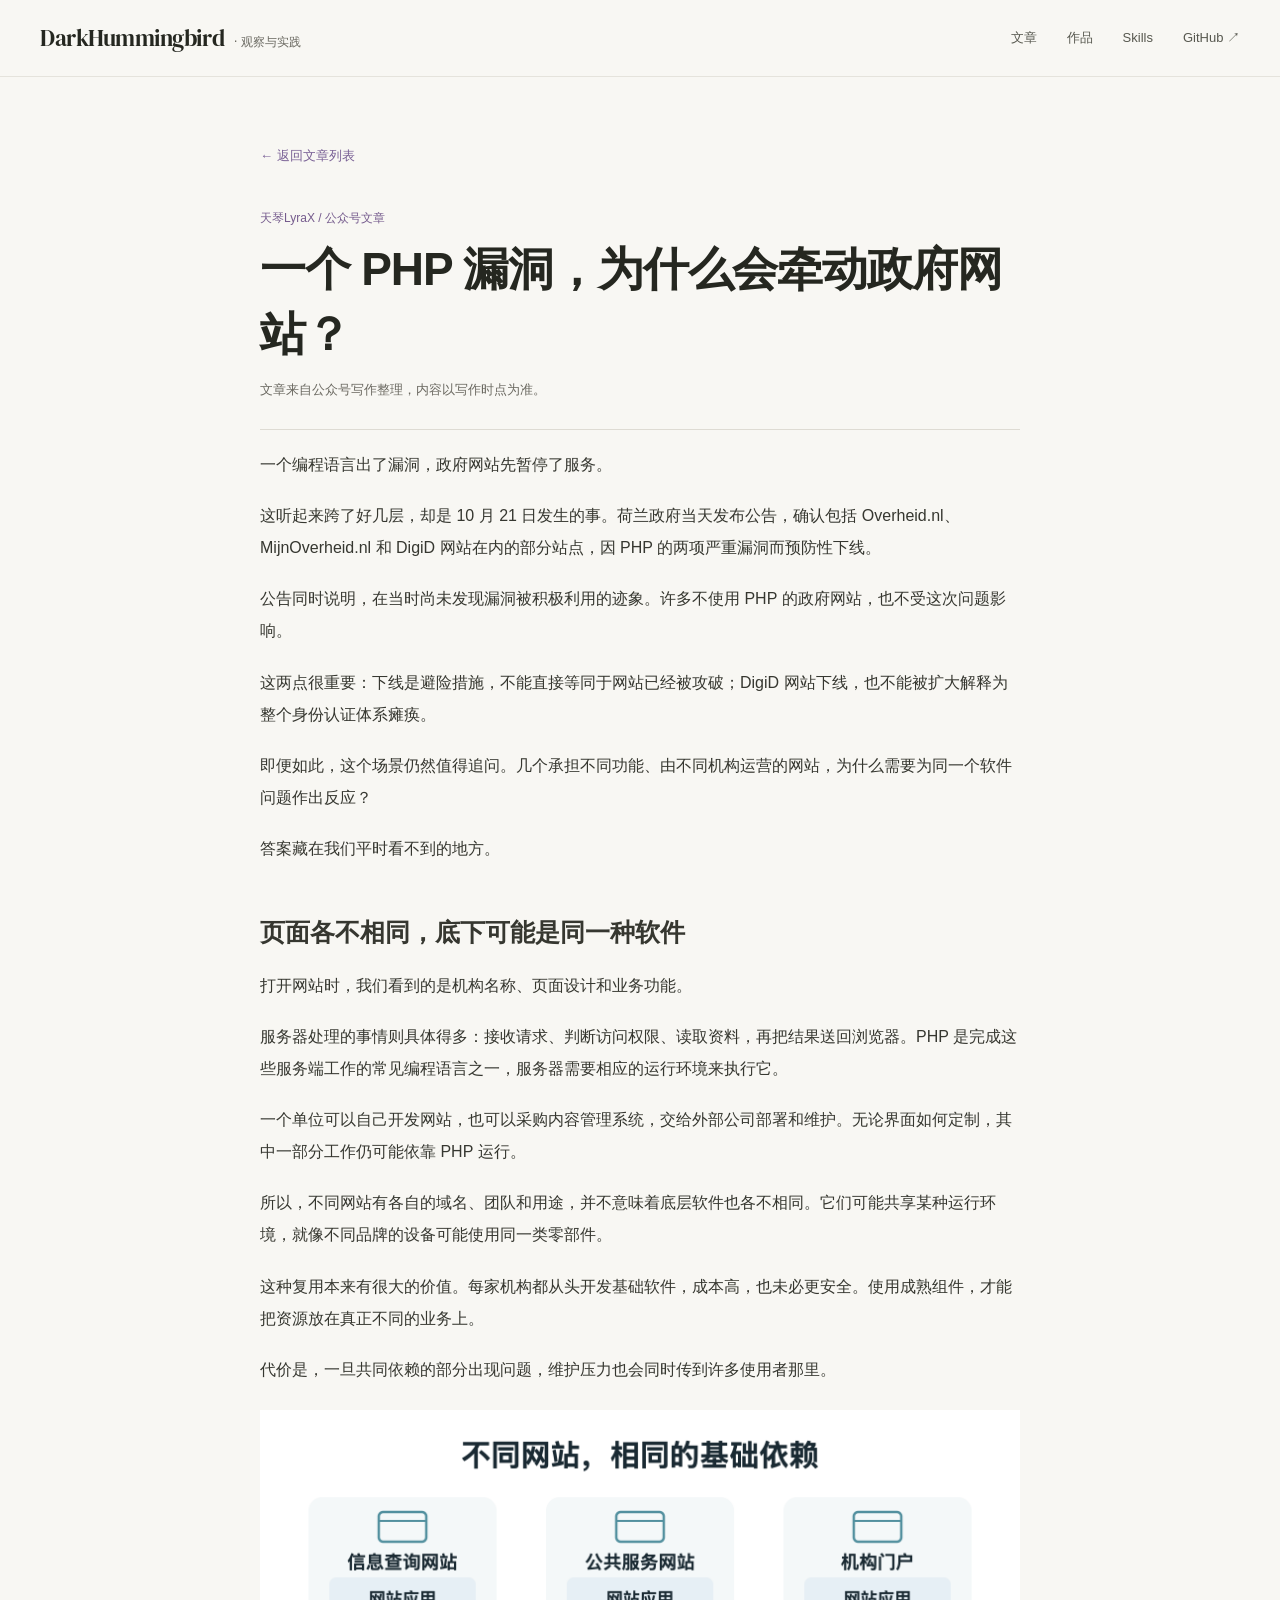
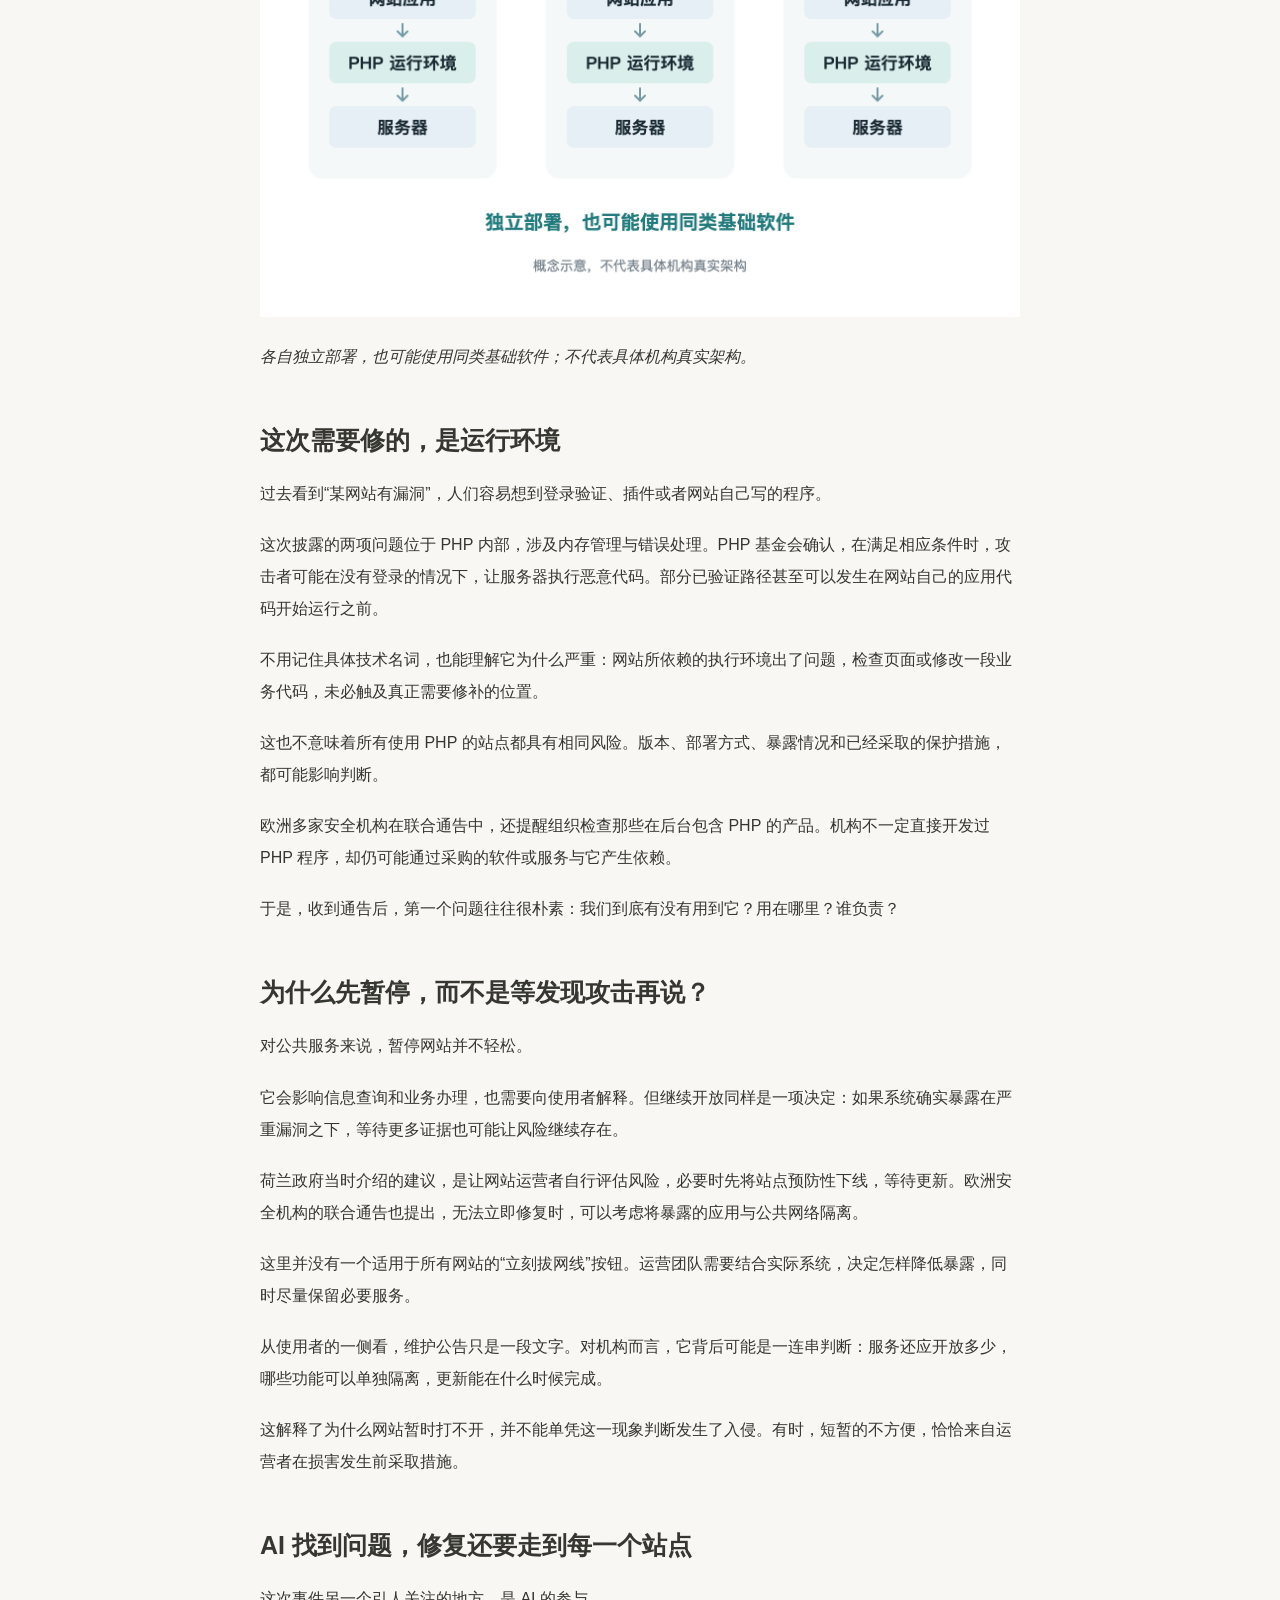
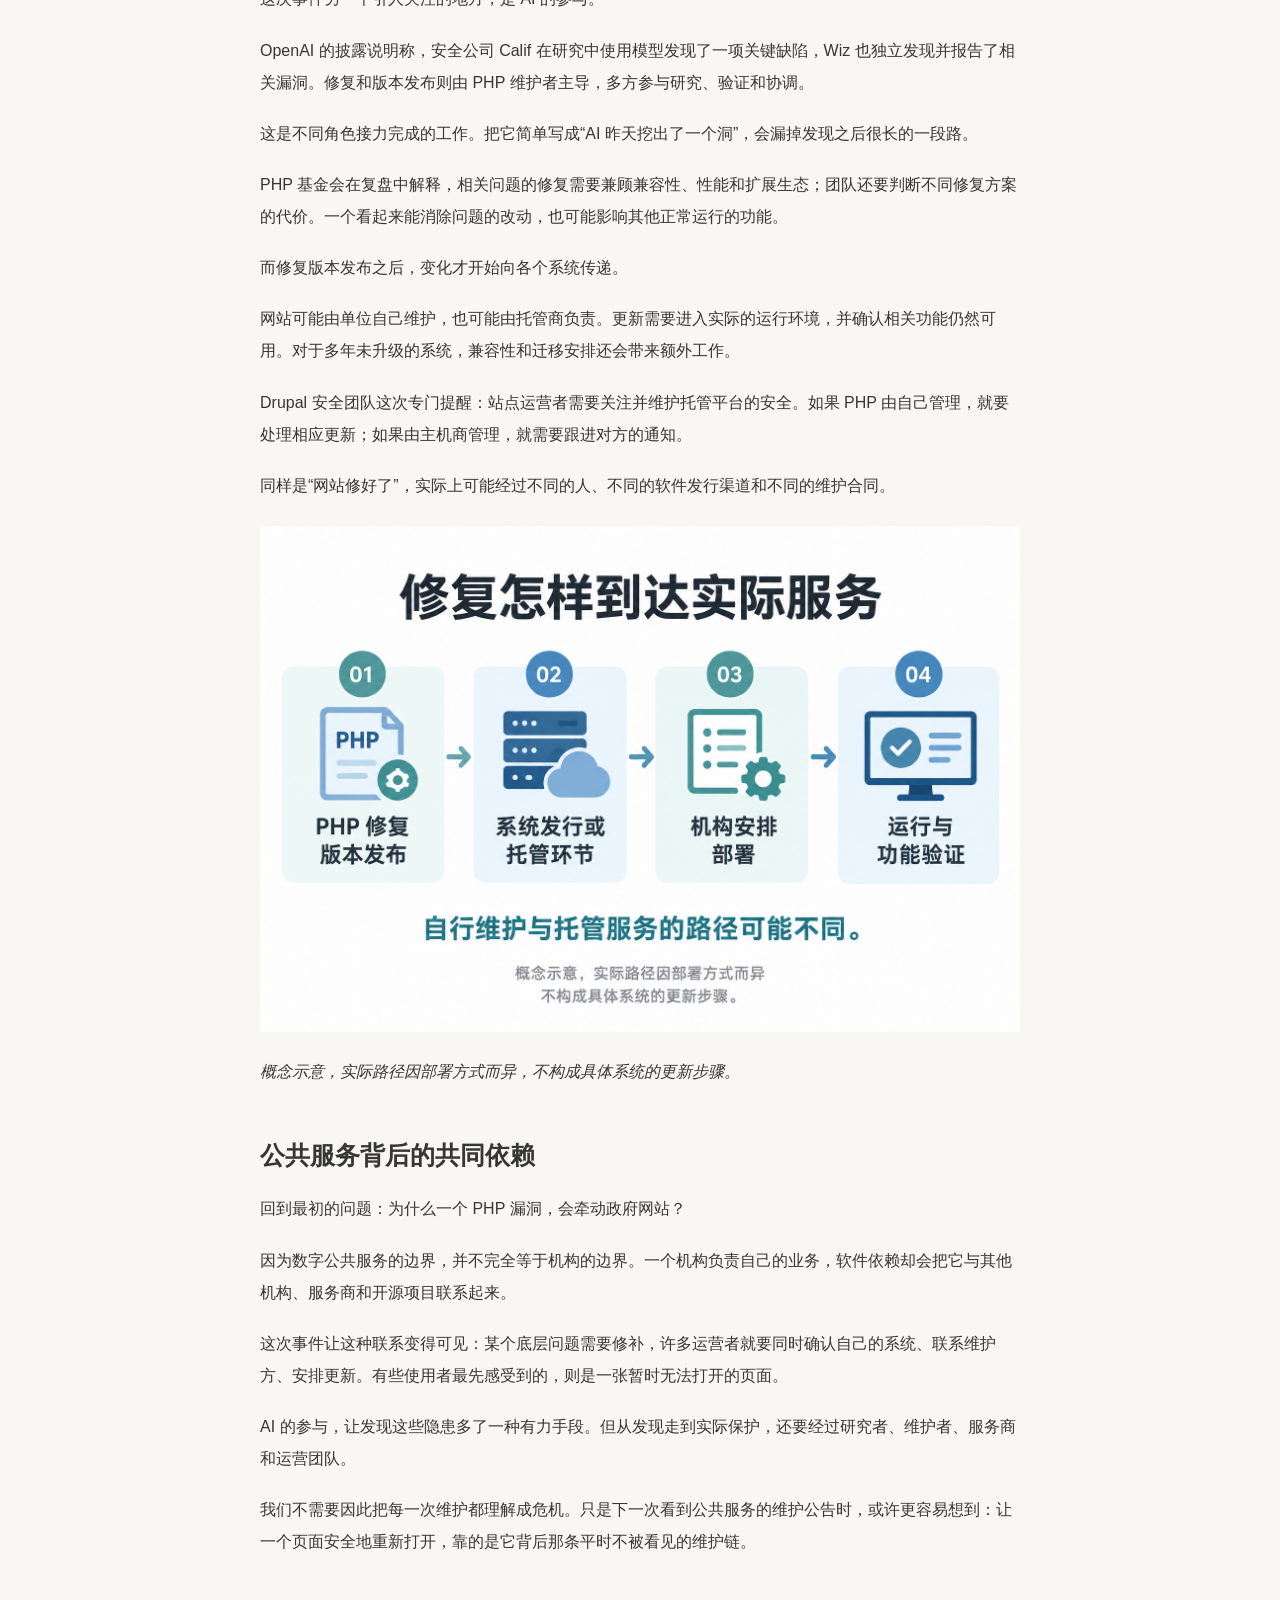
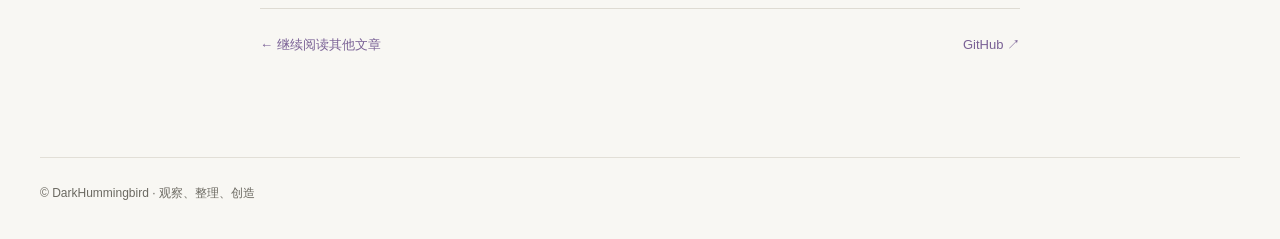
==== articles/article-01.html @ 96678b13 "Redesign personal site and add article library" ====
<!doctype html><html lang="zh-CN"><head><meta charset="utf-8"><meta name="viewport" content="width=device-width,initial-scale=1"><meta name="description" content="一个编程语言出了漏洞，政府网站先暂停了服务。 这听起来跨了好几层，却是 10 月 21 日发生的事。荷兰政府当天发布公告，确认包括 Overheid.nl、MijnOverheid.nl 和 DigiD 网站在内的部分站点，因 PHP 的两"><title>一个 PHP 漏洞，为什么会牵动政府网站？ · 天琴LyraX</title><link rel="stylesheet" href="../style.css"></head><body><header class="top"><div class="shell top-inner"><a class="brand" href="../index.html">DarkHummingbird <span>· 观察与实践</span></a><nav aria-label="主导航"><a href="../index.html#writing">文章</a><a href="../index.html#projects">作品</a><a href="../index.html#skills">Skills</a><a href="https://github.com/DarkHummingbird">GitHub ↗</a></nav></div></header><main class="reading"><a class="back" href="../index.html#writing">← 返回文章列表</a><p class="reading-type">天琴LyraX / 公众号文章</p><h1>一个 PHP 漏洞，为什么会牵动政府网站？</h1><p class="reading-intro">文章来自公众号写作整理，内容以写作时点为准。</p><article class="prose"><p>一个编程语言出了漏洞，政府网站先暂停了服务。</p>
<p>这听起来跨了好几层，却是 10 月 21 日发生的事。荷兰政府当天发布公告，确认包括 Overheid.nl、MijnOverheid.nl 和 DigiD 网站在内的部分站点，因 PHP 的两项严重漏洞而预防性下线。</p>
<p>公告同时说明，在当时尚未发现漏洞被积极利用的迹象。许多不使用 PHP 的政府网站，也不受这次问题影响。</p>
<p>这两点很重要：下线是避险措施，不能直接等同于网站已经被攻破；DigiD 网站下线，也不能被扩大解释为整个身份认证体系瘫痪。</p>
<p>即便如此，这个场景仍然值得追问。几个承担不同功能、由不同机构运营的网站，为什么需要为同一个软件问题作出反应？</p>
<p>答案藏在我们平时看不到的地方。</p>
<h2>页面各不相同，底下可能是同一种软件</h2>
<p>打开网站时，我们看到的是机构名称、页面设计和业务功能。</p>
<p>服务器处理的事情则具体得多：接收请求、判断访问权限、读取资料，再把结果送回浏览器。PHP 是完成这些服务端工作的常见编程语言之一，服务器需要相应的运行环境来执行它。</p>
<p>一个单位可以自己开发网站，也可以采购内容管理系统，交给外部公司部署和维护。无论界面如何定制，其中一部分工作仍可能依靠 PHP 运行。</p>
<p>所以，不同网站有各自的域名、团队和用途，并不意味着底层软件也各不相同。它们可能共享某种运行环境，就像不同品牌的设备可能使用同一类零部件。</p>
<p>这种复用本来有很大的价值。每家机构都从头开发基础软件，成本高，也未必更安全。使用成熟组件，才能把资源放在真正不同的业务上。</p>
<p>代价是，一旦共同依赖的部分出现问题，维护压力也会同时传到许多使用者那里。</p>
<p><img loading="lazy" src="assets/Mx0ebJytgorEzCxKEvEccMkdnBe.png" alt=""></p>
<p><em>各自独立部署，也可能使用同类基础软件；不代表具体机构真实架构。</em></p>
<h2>这次需要修的，是运行环境</h2>
<p>过去看到“某网站有漏洞”，人们容易想到登录验证、插件或者网站自己写的程序。</p>
<p>这次披露的两项问题位于 PHP 内部，涉及内存管理与错误处理。PHP 基金会确认，在满足相应条件时，攻击者可能在没有登录的情况下，让服务器执行恶意代码。部分已验证路径甚至可以发生在网站自己的应用代码开始运行之前。</p>
<p>不用记住具体技术名词，也能理解它为什么严重：网站所依赖的执行环境出了问题，检查页面或修改一段业务代码，未必触及真正需要修补的位置。</p>
<p>这也不意味着所有使用 PHP 的站点都具有相同风险。版本、部署方式、暴露情况和已经采取的保护措施，都可能影响判断。</p>
<p>欧洲多家安全机构在联合通告中，还提醒组织检查那些在后台包含 PHP 的产品。机构不一定直接开发过 PHP 程序，却仍可能通过采购的软件或服务与它产生依赖。</p>
<p>于是，收到通告后，第一个问题往往很朴素：我们到底有没有用到它？用在哪里？谁负责？</p>
<h2>为什么先暂停，而不是等发现攻击再说？</h2>
<p>对公共服务来说，暂停网站并不轻松。</p>
<p>它会影响信息查询和业务办理，也需要向使用者解释。但继续开放同样是一项决定：如果系统确实暴露在严重漏洞之下，等待更多证据也可能让风险继续存在。</p>
<p>荷兰政府当时介绍的建议，是让网站运营者自行评估风险，必要时先将站点预防性下线，等待更新。欧洲安全机构的联合通告也提出，无法立即修复时，可以考虑将暴露的应用与公共网络隔离。</p>
<p>这里并没有一个适用于所有网站的“立刻拔网线”按钮。运营团队需要结合实际系统，决定怎样降低暴露，同时尽量保留必要服务。</p>
<p>从使用者的一侧看，维护公告只是一段文字。对机构而言，它背后可能是一连串判断：服务还应开放多少，哪些功能可以单独隔离，更新能在什么时候完成。</p>
<p>这解释了为什么网站暂时打不开，并不能单凭这一现象判断发生了入侵。有时，短暂的不方便，恰恰来自运营者在损害发生前采取措施。</p>
<h2>AI 找到问题，修复还要走到每一个站点</h2>
<p>这次事件另一个引人关注的地方，是 AI 的参与。</p>
<p>OpenAI 的披露说明称，安全公司 Calif 在研究中使用模型发现了一项关键缺陷，Wiz 也独立发现并报告了相关漏洞。修复和版本发布则由 PHP 维护者主导，多方参与研究、验证和协调。</p>
<p>这是不同角色接力完成的工作。把它简单写成“AI 昨天挖出了一个洞”，会漏掉发现之后很长的一段路。</p>
<p>PHP 基金会在复盘中解释，相关问题的修复需要兼顾兼容性、性能和扩展生态；团队还要判断不同修复方案的代价。一个看起来能消除问题的改动，也可能影响其他正常运行的功能。</p>
<p>而修复版本发布之后，变化才开始向各个系统传递。</p>
<p>网站可能由单位自己维护，也可能由托管商负责。更新需要进入实际的运行环境，并确认相关功能仍然可用。对于多年未升级的系统，兼容性和迁移安排还会带来额外工作。</p>
<p>Drupal 安全团队这次专门提醒：站点运营者需要关注并维护托管平台的安全。如果 PHP 由自己管理，就要处理相应更新；如果由主机商管理，就需要跟进对方的通知。</p>
<p>同样是“网站修好了”，实际上可能经过不同的人、不同的软件发行渠道和不同的维护合同。</p>
<p><img loading="lazy" src="assets/B5WXbhLImoRXxaxMcGkcjBZ7ntc.png" alt=""></p>
<p><em>概念示意，实际路径因部署方式而异，不构成具体系统的更新步骤。</em></p>
<h2>公共服务背后的共同依赖</h2>
<p>回到最初的问题：为什么一个 PHP 漏洞，会牵动政府网站？</p>
<p>因为数字公共服务的边界，并不完全等于机构的边界。一个机构负责自己的业务，软件依赖却会把它与其他机构、服务商和开源项目联系起来。</p>
<p>这次事件让这种联系变得可见：某个底层问题需要修补，许多运营者就要同时确认自己的系统、联系维护方、安排更新。有些使用者最先感受到的，则是一张暂时无法打开的页面。</p>
<p>AI 的参与，让发现这些隐患多了一种有力手段。但从发现走到实际保护，还要经过研究者、维护者、服务商和运营团队。</p>
<p>我们不需要因此把每一次维护都理解成危机。只是下一次看到公共服务的维护公告时，或许更容易想到：让一个页面安全地重新打开，靠的是它背后那条平时不被看见的维护链。</p>
</article><div class="reading-end"><a href="../index.html#writing">← 继续阅读其他文章</a><a href="https://github.com/DarkHummingbird">GitHub ↗</a></div></main><footer class="shell footer">© DarkHummingbird · 观察、整理、创造</footer></body></html>
---- style.css ----
@font-face{font-family:Display;src:url('assets/display.ttf') format('truetype');font-display:swap}*{box-sizing:border-box}html{scroll-behavior:smooth}body{margin:0;background:#f8f7f3;color:#252720;font-family:-apple-system,BlinkMacSystemFont,"PingFang SC","Microsoft YaHei",sans-serif;font-size:15px;line-height:1.75}a{color:inherit;text-decoration:none}a:hover{color:#796095}button,input{font:inherit}.shell{width:min(1200px,calc(100% - 64px));margin:auto}.skip{position:absolute;left:-9999px}.skip:focus{left:1rem;top:1rem;background:#fff;z-index:10;padding:.5rem}.top{border-bottom:1px solid #e5e3dc;background:#f8f7f3}.top-inner{min-height:76px;display:flex;align-items:center;justify-content:space-between;gap:28px}.brand{font-family:Display,Georgia,serif;font-size:23px;letter-spacing:-.02em;white-space:nowrap}.brand span{font-family:system-ui,sans-serif;font-size:12px;color:#6a6961;letter-spacing:0;margin-left:5px}.top nav{display:flex;align-items:center;gap:30px;font-size:13px;color:#57584f}.intro{display:grid;grid-template-columns:1fr 230px;gap:70px;align-items:end;padding:75px 0 60px}.hello{margin:0 0 15px;color:#68675f;font-size:14px}.intro h1{font-size:clamp(38px,5.3vw,68px);line-height:1.28;letter-spacing:-.035em;font-weight:550;margin:0}.intro h1 em{font-style:normal;color:#755b8d}.intro-copy{max-width:610px;color:#66675e;margin:24px 0 0;font-size:16px;line-height:1.9}.intro-links{display:flex;gap:28px;margin-top:25px;font-weight:600;font-size:13px}.intro-links span{margin-left:4px}.intro-aside{border-left:1px solid #d9d6ce;padding-left:25px;color:#727169;font-size:13px}.intro-aside>span:first-child{font-size:12px;color:#6b6961}.intro-aside p{margin:12px 0 20px;line-height:2}.intro-aside small{color:#6b6961}.aside-line{display:block;width:28px;height:1px;background:#aaa49b;margin-bottom:15px}.shortcuts{display:grid;grid-template-columns:repeat(3,1fr);border:1px solid #e6e3da;background:#fff}.shortcuts a{position:relative;min-height:117px;padding:22px 25px;border-right:1px solid #e6e3da;display:flex;flex-direction:column;justify-content:center}.shortcuts a:last-child{border:0}.shortcuts a:hover{background:#f4f1f7}.shortcuts span{font-weight:650;font-size:16px}.shortcuts small{color:#6c6a63;margin-top:4px}.shortcuts b{position:absolute;right:23px;top:25px;color:#8c7a9a;font-weight:400}.layout{display:grid;grid-template-columns:minmax(0,1fr) 260px;gap:75px;margin:72px 0 100px}.main-column{min-width:0}.content-section{scroll-margin-top:24px;margin-bottom:80px}.section-top{display:flex;justify-content:space-between;align-items:end;gap:20px;margin-bottom:27px}.section-top h2{font-size:27px;line-height:1.3;letter-spacing:-.02em;margin:0 0 7px;font-weight:650}.section-top p{margin:0;color:#6b6961;font-size:13px}.section-top>a{white-space:nowrap;color:#78628d;font-size:13px}.search{display:flex;align-items:center;border-bottom:1px solid #dfddd5;padding:0 0 12px;gap:14px}.search label{font-size:12px;color:#68675f;white-space:nowrap}.search input{background:transparent;border:0;outline:0;width:100%;color:#252720;font-size:14px}.search input::placeholder{color:#6b6961}.search:focus-within{border-color:#796095}.article{padding:27px 0 30px;border-bottom:1px solid #e7e4dc}.article-type,.reading-type{font-size:12px;color:#755b8d;margin:0 0 8px}.article h3{font-size:21px;line-height:1.5;letter-spacing:-.015em;margin:0 0 10px;font-weight:650}.excerpt{font-size:14px;line-height:1.85;color:#6e6e65;margin:0 0 10px}.read-more{font-size:13px;font-weight:600;color:#796095}.show-all{display:block;margin:28px 0 0;padding:11px 18px;background:#f0edf1;color:#5c4b67;border:0;cursor:pointer}.show-all:hover{background:#e6e0e9}.show-all span{margin-left:20px}.empty{color:#777;padding:25px 0}.project-grid{display:grid;grid-template-columns:1fr 1fr;gap:14px}.project{min-height:240px;padding:25px;display:flex;flex-direction:column;align-items:flex-start}.project-ink{background:#323a39;color:#f9f8f2}.project-lilac{background:#e7e1ed;color:#312b38}.project:hover{color:inherit;filter:brightness(.96)}.project span{font-size:11px;letter-spacing:.11em;opacity:.75}.project h3{font-size:21px;margin:26px 0 8px}.project p{font-size:13px;line-height:1.75;margin:0;opacity:.8;max-width:33ch}.project strong{font-size:12px;margin-top:auto;padding-top:22px}.skill-list{border-top:1px solid #dedbd3}.skill-list a{display:flex;justify-content:space-between;align-items:center;padding:18px 2px;border-bottom:1px solid #dedbd3}.skill-list strong,.skill-list small{display:block}.skill-list strong{font-size:15px}.skill-list small{color:#6b6961;font-size:12px;margin-top:2px}.skill-list b{font-weight:400;color:#8c7a9a}.sidebar{padding-top:1px}.sidebar-about{padding:25px;background:#efede7}.monogram{height:55px;width:55px;border-radius:50%;background:#d8d0de;display:flex;align-items:center;justify-content:center;font:32px Display,Georgia,serif;color:#514258}.monogram span{font:13px sans-serif;margin-left:1px}.sidebar-about h2{font:24px Display,Georgia,serif;letter-spacing:-.02em;margin:20px 0 8px}.sidebar p{color:#65645c;font-size:13px;line-height:1.85}.sidebar-about>a,.sidebar-block>a:last-child{font-size:12px;color:#78628d;font-weight:600}.sidebar-block{padding:30px 0;border-bottom:1px solid #e1ded5}.sidebar-block h3{font-size:14px;margin:0 0 14px}.sidebar-block>a{display:block;font-size:13px;padding:5px 0}.sidebar-block>a span{float:right;color:#9d97a1}.footer{border-top:1px solid #e2dfd7;padding:25px 0 35px;color:#6b6961;font-size:12px;display:flex;justify-content:space-between;gap:15px}.reading{width:min(760px,calc(100% - 48px));margin:65px auto 100px}.back{font-size:13px;color:#796095}.reading-type{margin:40px 0 8px}.reading h1{font-size:clamp(30px,4vw,46px);line-height:1.4;letter-spacing:-.025em;margin:0}.reading-intro{color:#6b6961;font-size:13px;padding-bottom:27px;border-bottom:1px solid #dedbd3}.prose{font-size:16px;line-height:2;color:#363730;overflow-wrap:anywhere}.prose h2,.prose h3{line-height:1.4;margin:2em 0 .8em}.prose h2{font-size:25px}.prose h3{font-size:20px}.prose p{margin:1.2em 0}.prose a{color:#78628d;text-decoration:underline;text-underline-offset:3px}.prose img{display:block;max-width:100%;height:auto;margin:1.5em auto}.prose blockquote{border-left:2px solid #c5b8ca;color:#6f6d65;margin:1.5em 0;padding-left:1.2em}.prose pre{overflow:auto;background:#efede7;padding:18px}.prose table{display:block;overflow:auto;border-collapse:collapse}.prose td,.prose th{border:1px solid #dedbd3;padding:8px}.reading-end{border-top:1px solid #dedbd3;margin-top:50px;padding-top:25px;display:flex;justify-content:space-between;color:#796095;font-size:13px}::selection{background:#dcd1e6;color:#25212a}:focus-visible{outline:2px solid #795e92;outline-offset:4px}[hidden]{display:none!important}@media(max-width:800px){.shell{width:min(100% - 36px,650px)}.top-inner{align-items:flex-start;flex-direction:column;gap:5px;padding:15px 0}.top nav{gap:23px;max-width:100%;overflow-x:auto;padding-bottom:7px}.intro{padding:52px 0 38px;grid-template-columns:1fr;gap:27px}.intro h1{font-size:clamp(34px,8vw,52px)}.intro-aside{display:none}.intro-copy{font-size:15px}.shortcuts{grid-template-columns:1fr}.shortcuts a{min-height:76px;border-right:0;border-bottom:1px solid #e6e3da;padding:14px 18px}.shortcuts a:last-child{border-bottom:0}.shortcuts b{top:17px}.layout{grid-template-columns:1fr;gap:0;margin-top:55px}.sidebar{display:grid;grid-template-columns:1fr 1fr;gap:0 24px}.sidebar-about{grid-column:1/-1}.section-top{align-items:flex-start}.section-top>a{padding-top:6px}.content-section{margin-bottom:65px}.footer{flex-wrap:wrap}.reading{margin-top:40px}}@media(max-width:470px){.brand{font-size:20px}.brand span{font-size:11px}.top nav{gap:19px;font-size:12px}.project-grid{grid-template-columns:1fr}.project{min-height:210px}.section-top{display:block}.section-top>a{display:inline-block;margin-top:10px}.article h3{font-size:19px}.sidebar{grid-template-columns:1fr}.sidebar-about{grid-column:auto}.reading h1{font-size:30px}}@media(prefers-reduced-motion:reduce){html{scroll-behavior:auto}*{animation-duration:.01ms!important;transition-duration:.01ms!important}}
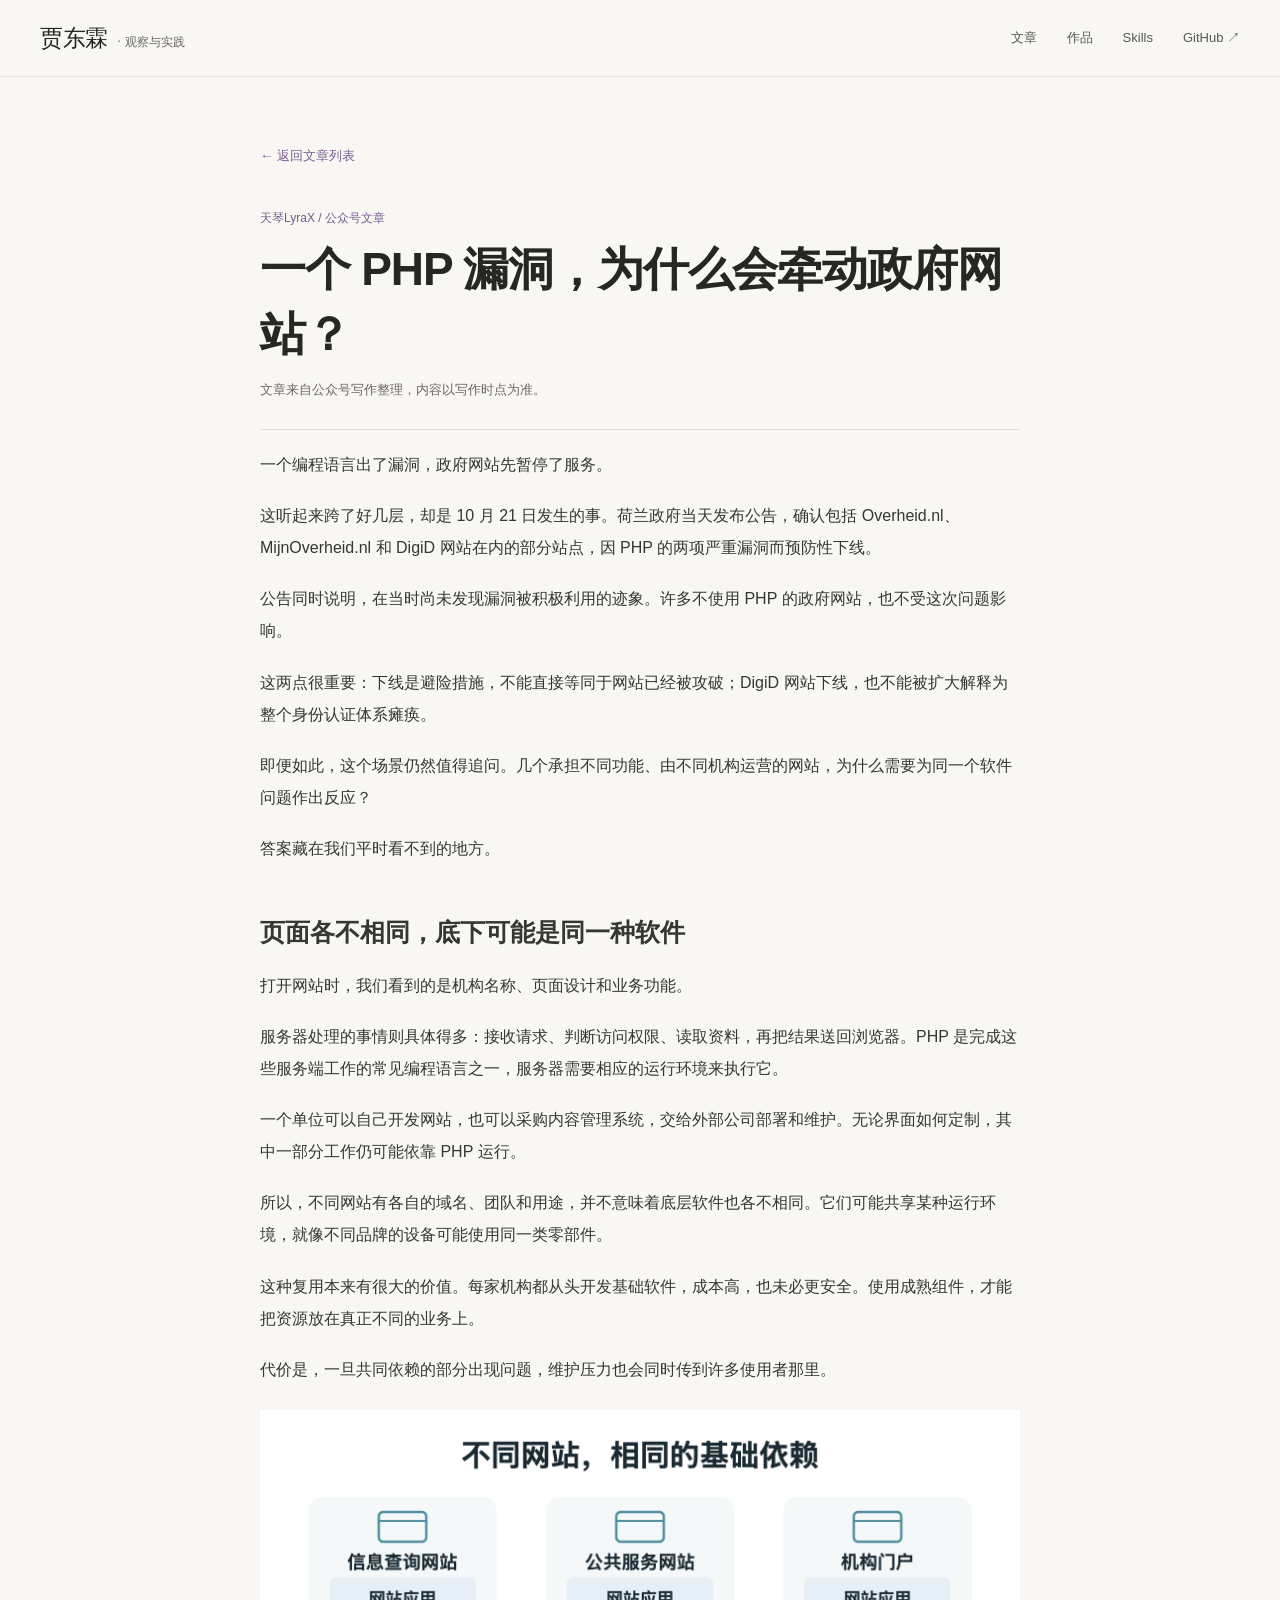
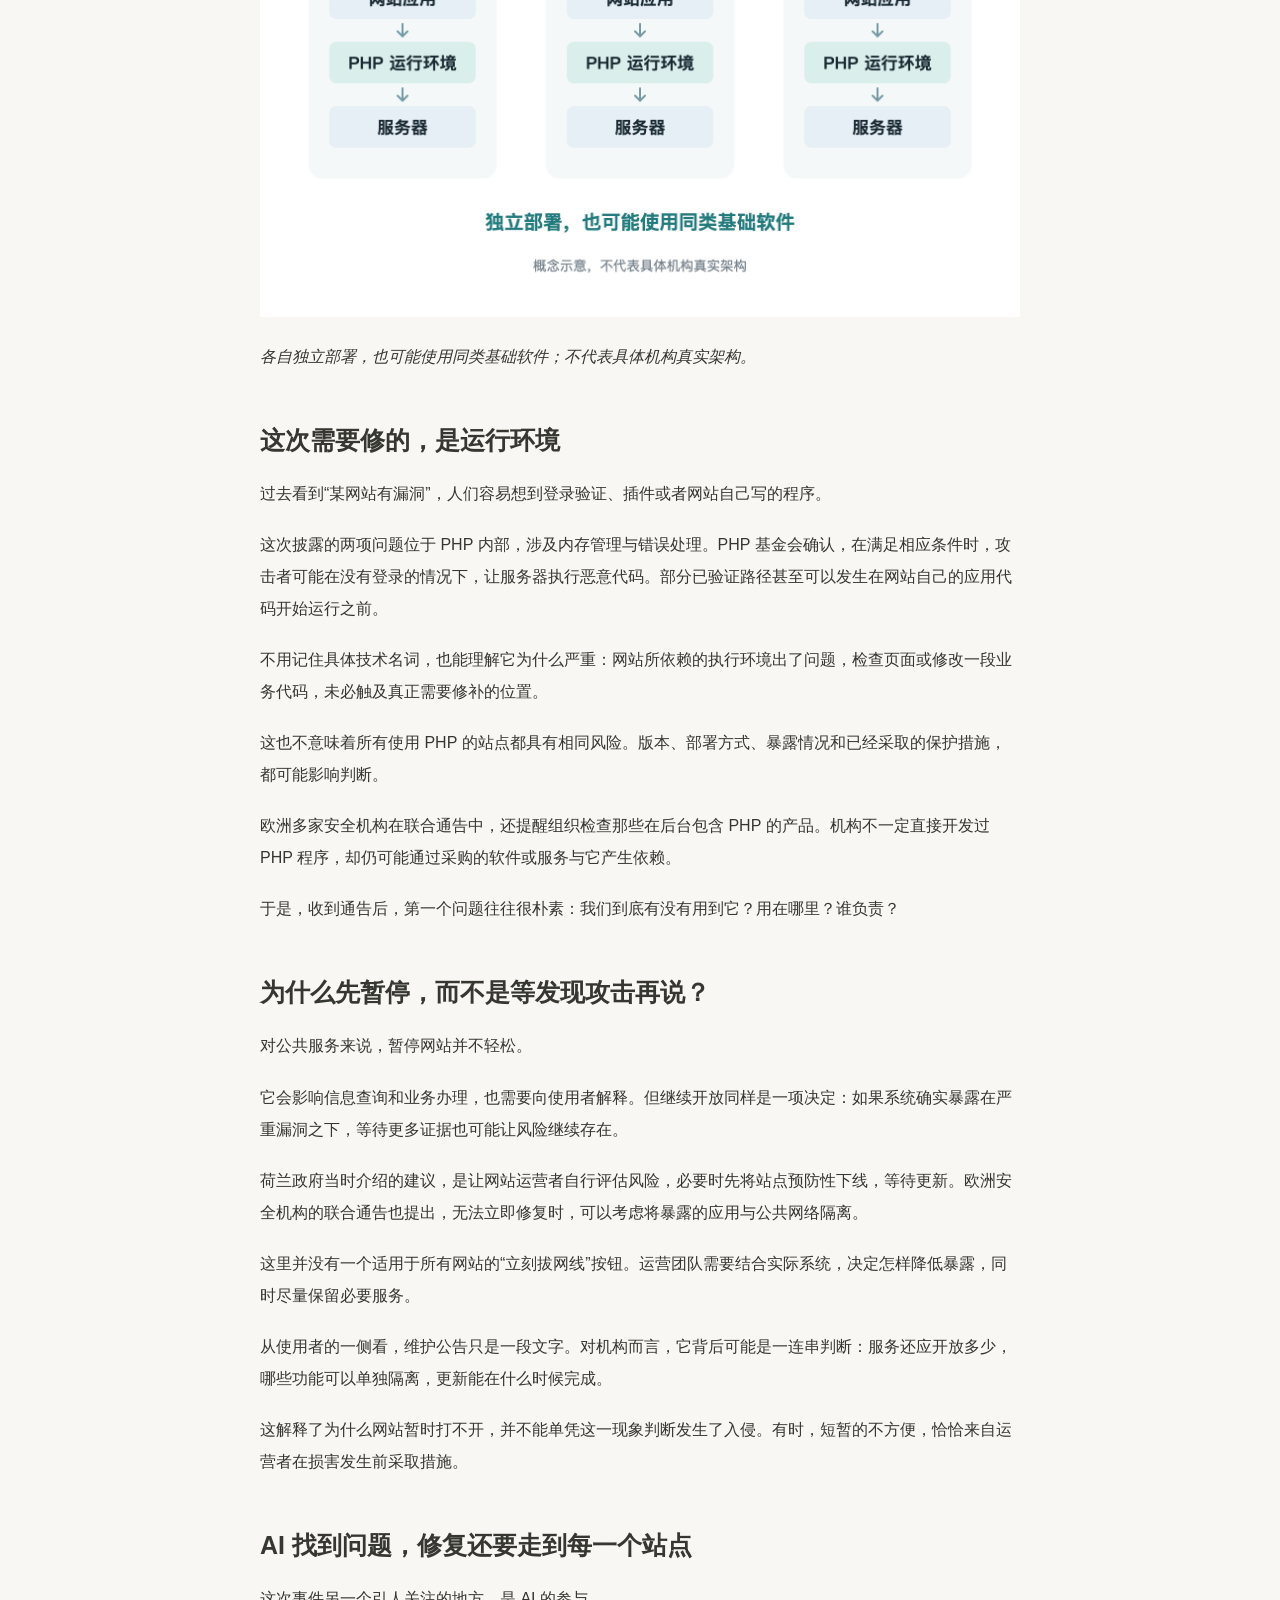
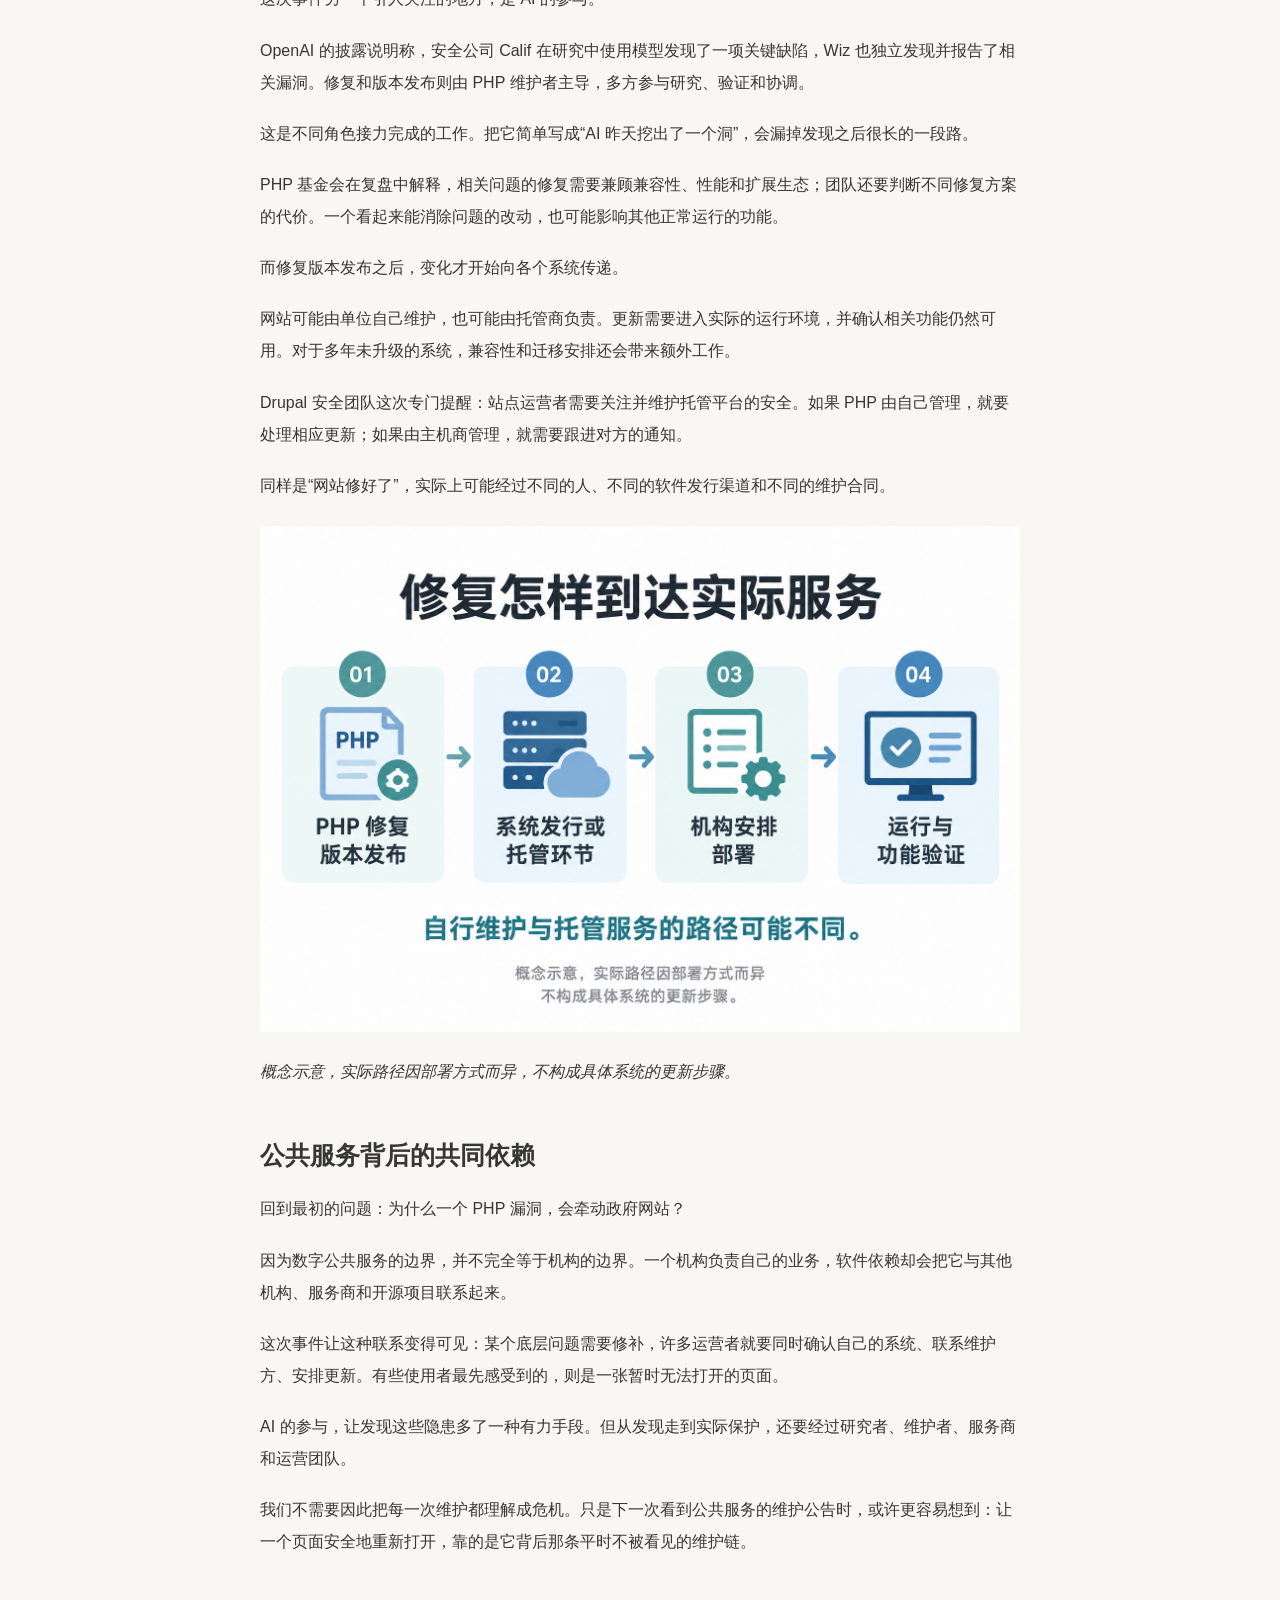
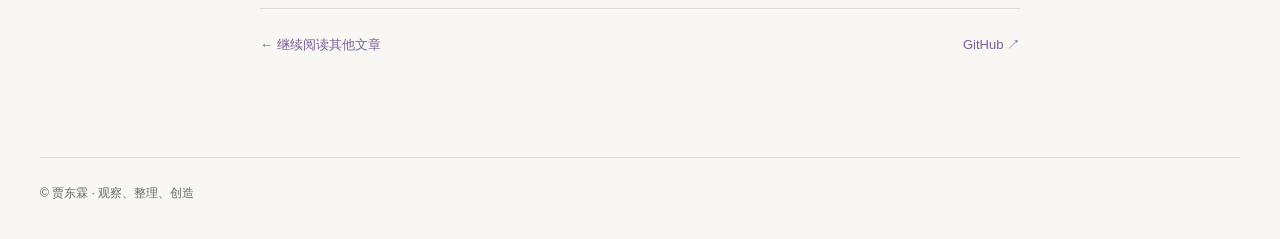
==== commit 3f49cd32: "Update site name and profile photo" ====
--- a/articles/article-01.html
+++ b/articles/article-01.html
@@ -1,4 +1,4 @@
-<!doctype html><html lang="zh-CN"><head><meta charset="utf-8"><meta name="viewport" content="width=device-width,initial-scale=1"><meta name="description" content="一个编程语言出了漏洞，政府网站先暂停了服务。 这听起来跨了好几层，却是 10 月 21 日发生的事。荷兰政府当天发布公告，确认包括 Overheid.nl、MijnOverheid.nl 和 DigiD 网站在内的部分站点，因 PHP 的两"><title>一个 PHP 漏洞，为什么会牵动政府网站？ · 天琴LyraX</title><link rel="stylesheet" href="../style.css"></head><body><header class="top"><div class="shell top-inner"><a class="brand" href="../index.html">DarkHummingbird <span>· 观察与实践</span></a><nav aria-label="主导航"><a href="../index.html#writing">文章</a><a href="../index.html#projects">作品</a><a href="../index.html#skills">Skills</a><a href="https://github.com/DarkHummingbird">GitHub ↗</a></nav></div></header><main class="reading"><a class="back" href="../index.html#writing">← 返回文章列表</a><p class="reading-type">天琴LyraX / 公众号文章</p><h1>一个 PHP 漏洞，为什么会牵动政府网站？</h1><p class="reading-intro">文章来自公众号写作整理，内容以写作时点为准。</p><article class="prose"><p>一个编程语言出了漏洞，政府网站先暂停了服务。</p>
+<!doctype html><html lang="zh-CN"><head><meta charset="utf-8"><meta name="viewport" content="width=device-width,initial-scale=1"><meta name="description" content="一个编程语言出了漏洞，政府网站先暂停了服务。 这听起来跨了好几层，却是 10 月 21 日发生的事。荷兰政府当天发布公告，确认包括 Overheid.nl、MijnOverheid.nl 和 DigiD 网站在内的部分站点，因 PHP 的两"><title>一个 PHP 漏洞，为什么会牵动政府网站？ · 天琴LyraX</title><link rel="stylesheet" href="../style.css"></head><body><header class="top"><div class="shell top-inner"><a class="brand" href="../index.html">贾东霖 <span>· 观察与实践</span></a><nav aria-label="主导航"><a href="../index.html#writing">文章</a><a href="../index.html#projects">作品</a><a href="../index.html#skills">Skills</a><a href="https://github.com/DarkHummingbird">GitHub ↗</a></nav></div></header><main class="reading"><a class="back" href="../index.html#writing">← 返回文章列表</a><p class="reading-type">天琴LyraX / 公众号文章</p><h1>一个 PHP 漏洞，为什么会牵动政府网站？</h1><p class="reading-intro">文章来自公众号写作整理，内容以写作时点为准。</p><article class="prose"><p>一个编程语言出了漏洞，政府网站先暂停了服务。</p>
 <p>这听起来跨了好几层，却是 10 月 21 日发生的事。荷兰政府当天发布公告，确认包括 Overheid.nl、MijnOverheid.nl 和 DigiD 网站在内的部分站点，因 PHP 的两项严重漏洞而预防性下线。</p>
 <p>公告同时说明，在当时尚未发现漏洞被积极利用的迹象。许多不使用 PHP 的政府网站，也不受这次问题影响。</p>
 <p>这两点很重要：下线是避险措施，不能直接等同于网站已经被攻破；DigiD 网站下线，也不能被扩大解释为整个身份认证体系瘫痪。</p>
@@ -44,4 +44,4 @@
 <p>这次事件让这种联系变得可见：某个底层问题需要修补，许多运营者就要同时确认自己的系统、联系维护方、安排更新。有些使用者最先感受到的，则是一张暂时无法打开的页面。</p>
 <p>AI 的参与，让发现这些隐患多了一种有力手段。但从发现走到实际保护，还要经过研究者、维护者、服务商和运营团队。</p>
 <p>我们不需要因此把每一次维护都理解成危机。只是下一次看到公共服务的维护公告时，或许更容易想到：让一个页面安全地重新打开，靠的是它背后那条平时不被看见的维护链。</p>
-</article><div class="reading-end"><a href="../index.html#writing">← 继续阅读其他文章</a><a href="https://github.com/DarkHummingbird">GitHub ↗</a></div></main><footer class="shell footer">© DarkHummingbird · 观察、整理、创造</footer></body></html>+</article><div class="reading-end"><a href="../index.html#writing">← 继续阅读其他文章</a><a href="https://github.com/DarkHummingbird">GitHub ↗</a></div></main><footer class="shell footer">© 贾东霖 · 观察、整理、创造</footer></body></html>
--- a/style.css
+++ b/style.css
@@ -1 +1,3 @@
 @font-face{font-family:Display;src:url('assets/display.ttf') format('truetype');font-display:swap}*{box-sizing:border-box}html{scroll-behavior:smooth}body{margin:0;background:#f8f7f3;color:#252720;font-family:-apple-system,BlinkMacSystemFont,"PingFang SC","Microsoft YaHei",sans-serif;font-size:15px;line-height:1.75}a{color:inherit;text-decoration:none}a:hover{color:#796095}button,input{font:inherit}.shell{width:min(1200px,calc(100% - 64px));margin:auto}.skip{position:absolute;left:-9999px}.skip:focus{left:1rem;top:1rem;background:#fff;z-index:10;padding:.5rem}.top{border-bottom:1px solid #e5e3dc;background:#f8f7f3}.top-inner{min-height:76px;display:flex;align-items:center;justify-content:space-between;gap:28px}.brand{font-family:Display,Georgia,serif;font-size:23px;letter-spacing:-.02em;white-space:nowrap}.brand span{font-family:system-ui,sans-serif;font-size:12px;color:#6a6961;letter-spacing:0;margin-left:5px}.top nav{display:flex;align-items:center;gap:30px;font-size:13px;color:#57584f}.intro{display:grid;grid-template-columns:1fr 230px;gap:70px;align-items:end;padding:75px 0 60px}.hello{margin:0 0 15px;color:#68675f;font-size:14px}.intro h1{font-size:clamp(38px,5.3vw,68px);line-height:1.28;letter-spacing:-.035em;font-weight:550;margin:0}.intro h1 em{font-style:normal;color:#755b8d}.intro-copy{max-width:610px;color:#66675e;margin:24px 0 0;font-size:16px;line-height:1.9}.intro-links{display:flex;gap:28px;margin-top:25px;font-weight:600;font-size:13px}.intro-links span{margin-left:4px}.intro-aside{border-left:1px solid #d9d6ce;padding-left:25px;color:#727169;font-size:13px}.intro-aside>span:first-child{font-size:12px;color:#6b6961}.intro-aside p{margin:12px 0 20px;line-height:2}.intro-aside small{color:#6b6961}.aside-line{display:block;width:28px;height:1px;background:#aaa49b;margin-bottom:15px}.shortcuts{display:grid;grid-template-columns:repeat(3,1fr);border:1px solid #e6e3da;background:#fff}.shortcuts a{position:relative;min-height:117px;padding:22px 25px;border-right:1px solid #e6e3da;display:flex;flex-direction:column;justify-content:center}.shortcuts a:last-child{border:0}.shortcuts a:hover{background:#f4f1f7}.shortcuts span{font-weight:650;font-size:16px}.shortcuts small{color:#6c6a63;margin-top:4px}.shortcuts b{position:absolute;right:23px;top:25px;color:#8c7a9a;font-weight:400}.layout{display:grid;grid-template-columns:minmax(0,1fr) 260px;gap:75px;margin:72px 0 100px}.main-column{min-width:0}.content-section{scroll-margin-top:24px;margin-bottom:80px}.section-top{display:flex;justify-content:space-between;align-items:end;gap:20px;margin-bottom:27px}.section-top h2{font-size:27px;line-height:1.3;letter-spacing:-.02em;margin:0 0 7px;font-weight:650}.section-top p{margin:0;color:#6b6961;font-size:13px}.section-top>a{white-space:nowrap;color:#78628d;font-size:13px}.search{display:flex;align-items:center;border-bottom:1px solid #dfddd5;padding:0 0 12px;gap:14px}.search label{font-size:12px;color:#68675f;white-space:nowrap}.search input{background:transparent;border:0;outline:0;width:100%;color:#252720;font-size:14px}.search input::placeholder{color:#6b6961}.search:focus-within{border-color:#796095}.article{padding:27px 0 30px;border-bottom:1px solid #e7e4dc}.article-type,.reading-type{font-size:12px;color:#755b8d;margin:0 0 8px}.article h3{font-size:21px;line-height:1.5;letter-spacing:-.015em;margin:0 0 10px;font-weight:650}.excerpt{font-size:14px;line-height:1.85;color:#6e6e65;margin:0 0 10px}.read-more{font-size:13px;font-weight:600;color:#796095}.show-all{display:block;margin:28px 0 0;padding:11px 18px;background:#f0edf1;color:#5c4b67;border:0;cursor:pointer}.show-all:hover{background:#e6e0e9}.show-all span{margin-left:20px}.empty{color:#777;padding:25px 0}.project-grid{display:grid;grid-template-columns:1fr 1fr;gap:14px}.project{min-height:240px;padding:25px;display:flex;flex-direction:column;align-items:flex-start}.project-ink{background:#323a39;color:#f9f8f2}.project-lilac{background:#e7e1ed;color:#312b38}.project:hover{color:inherit;filter:brightness(.96)}.project span{font-size:11px;letter-spacing:.11em;opacity:.75}.project h3{font-size:21px;margin:26px 0 8px}.project p{font-size:13px;line-height:1.75;margin:0;opacity:.8;max-width:33ch}.project strong{font-size:12px;margin-top:auto;padding-top:22px}.skill-list{border-top:1px solid #dedbd3}.skill-list a{display:flex;justify-content:space-between;align-items:center;padding:18px 2px;border-bottom:1px solid #dedbd3}.skill-list strong,.skill-list small{display:block}.skill-list strong{font-size:15px}.skill-list small{color:#6b6961;font-size:12px;margin-top:2px}.skill-list b{font-weight:400;color:#8c7a9a}.sidebar{padding-top:1px}.sidebar-about{padding:25px;background:#efede7}.monogram{height:55px;width:55px;border-radius:50%;background:#d8d0de;display:flex;align-items:center;justify-content:center;font:32px Display,Georgia,serif;color:#514258}.monogram span{font:13px sans-serif;margin-left:1px}.sidebar-about h2{font:24px Display,Georgia,serif;letter-spacing:-.02em;margin:20px 0 8px}.sidebar p{color:#65645c;font-size:13px;line-height:1.85}.sidebar-about>a,.sidebar-block>a:last-child{font-size:12px;color:#78628d;font-weight:600}.sidebar-block{padding:30px 0;border-bottom:1px solid #e1ded5}.sidebar-block h3{font-size:14px;margin:0 0 14px}.sidebar-block>a{display:block;font-size:13px;padding:5px 0}.sidebar-block>a span{float:right;color:#9d97a1}.footer{border-top:1px solid #e2dfd7;padding:25px 0 35px;color:#6b6961;font-size:12px;display:flex;justify-content:space-between;gap:15px}.reading{width:min(760px,calc(100% - 48px));margin:65px auto 100px}.back{font-size:13px;color:#796095}.reading-type{margin:40px 0 8px}.reading h1{font-size:clamp(30px,4vw,46px);line-height:1.4;letter-spacing:-.025em;margin:0}.reading-intro{color:#6b6961;font-size:13px;padding-bottom:27px;border-bottom:1px solid #dedbd3}.prose{font-size:16px;line-height:2;color:#363730;overflow-wrap:anywhere}.prose h2,.prose h3{line-height:1.4;margin:2em 0 .8em}.prose h2{font-size:25px}.prose h3{font-size:20px}.prose p{margin:1.2em 0}.prose a{color:#78628d;text-decoration:underline;text-underline-offset:3px}.prose img{display:block;max-width:100%;height:auto;margin:1.5em auto}.prose blockquote{border-left:2px solid #c5b8ca;color:#6f6d65;margin:1.5em 0;padding-left:1.2em}.prose pre{overflow:auto;background:#efede7;padding:18px}.prose table{display:block;overflow:auto;border-collapse:collapse}.prose td,.prose th{border:1px solid #dedbd3;padding:8px}.reading-end{border-top:1px solid #dedbd3;margin-top:50px;padding-top:25px;display:flex;justify-content:space-between;color:#796095;font-size:13px}::selection{background:#dcd1e6;color:#25212a}:focus-visible{outline:2px solid #795e92;outline-offset:4px}[hidden]{display:none!important}@media(max-width:800px){.shell{width:min(100% - 36px,650px)}.top-inner{align-items:flex-start;flex-direction:column;gap:5px;padding:15px 0}.top nav{gap:23px;max-width:100%;overflow-x:auto;padding-bottom:7px}.intro{padding:52px 0 38px;grid-template-columns:1fr;gap:27px}.intro h1{font-size:clamp(34px,8vw,52px)}.intro-aside{display:none}.intro-copy{font-size:15px}.shortcuts{grid-template-columns:1fr}.shortcuts a{min-height:76px;border-right:0;border-bottom:1px solid #e6e3da;padding:14px 18px}.shortcuts a:last-child{border-bottom:0}.shortcuts b{top:17px}.layout{grid-template-columns:1fr;gap:0;margin-top:55px}.sidebar{display:grid;grid-template-columns:1fr 1fr;gap:0 24px}.sidebar-about{grid-column:1/-1}.section-top{align-items:flex-start}.section-top>a{padding-top:6px}.content-section{margin-bottom:65px}.footer{flex-wrap:wrap}.reading{margin-top:40px}}@media(max-width:470px){.brand{font-size:20px}.brand span{font-size:11px}.top nav{gap:19px;font-size:12px}.project-grid{grid-template-columns:1fr}.project{min-height:210px}.section-top{display:block}.section-top>a{display:inline-block;margin-top:10px}.article h3{font-size:19px}.sidebar{grid-template-columns:1fr}.sidebar-about{grid-column:auto}.reading h1{font-size:30px}}@media(prefers-reduced-motion:reduce){html{scroll-behavior:auto}*{animation-duration:.01ms!important;transition-duration:.01ms!important}}
+
+.profile-photo{display:block;width:80px;height:80px;border-radius:50%;object-fit:cover}
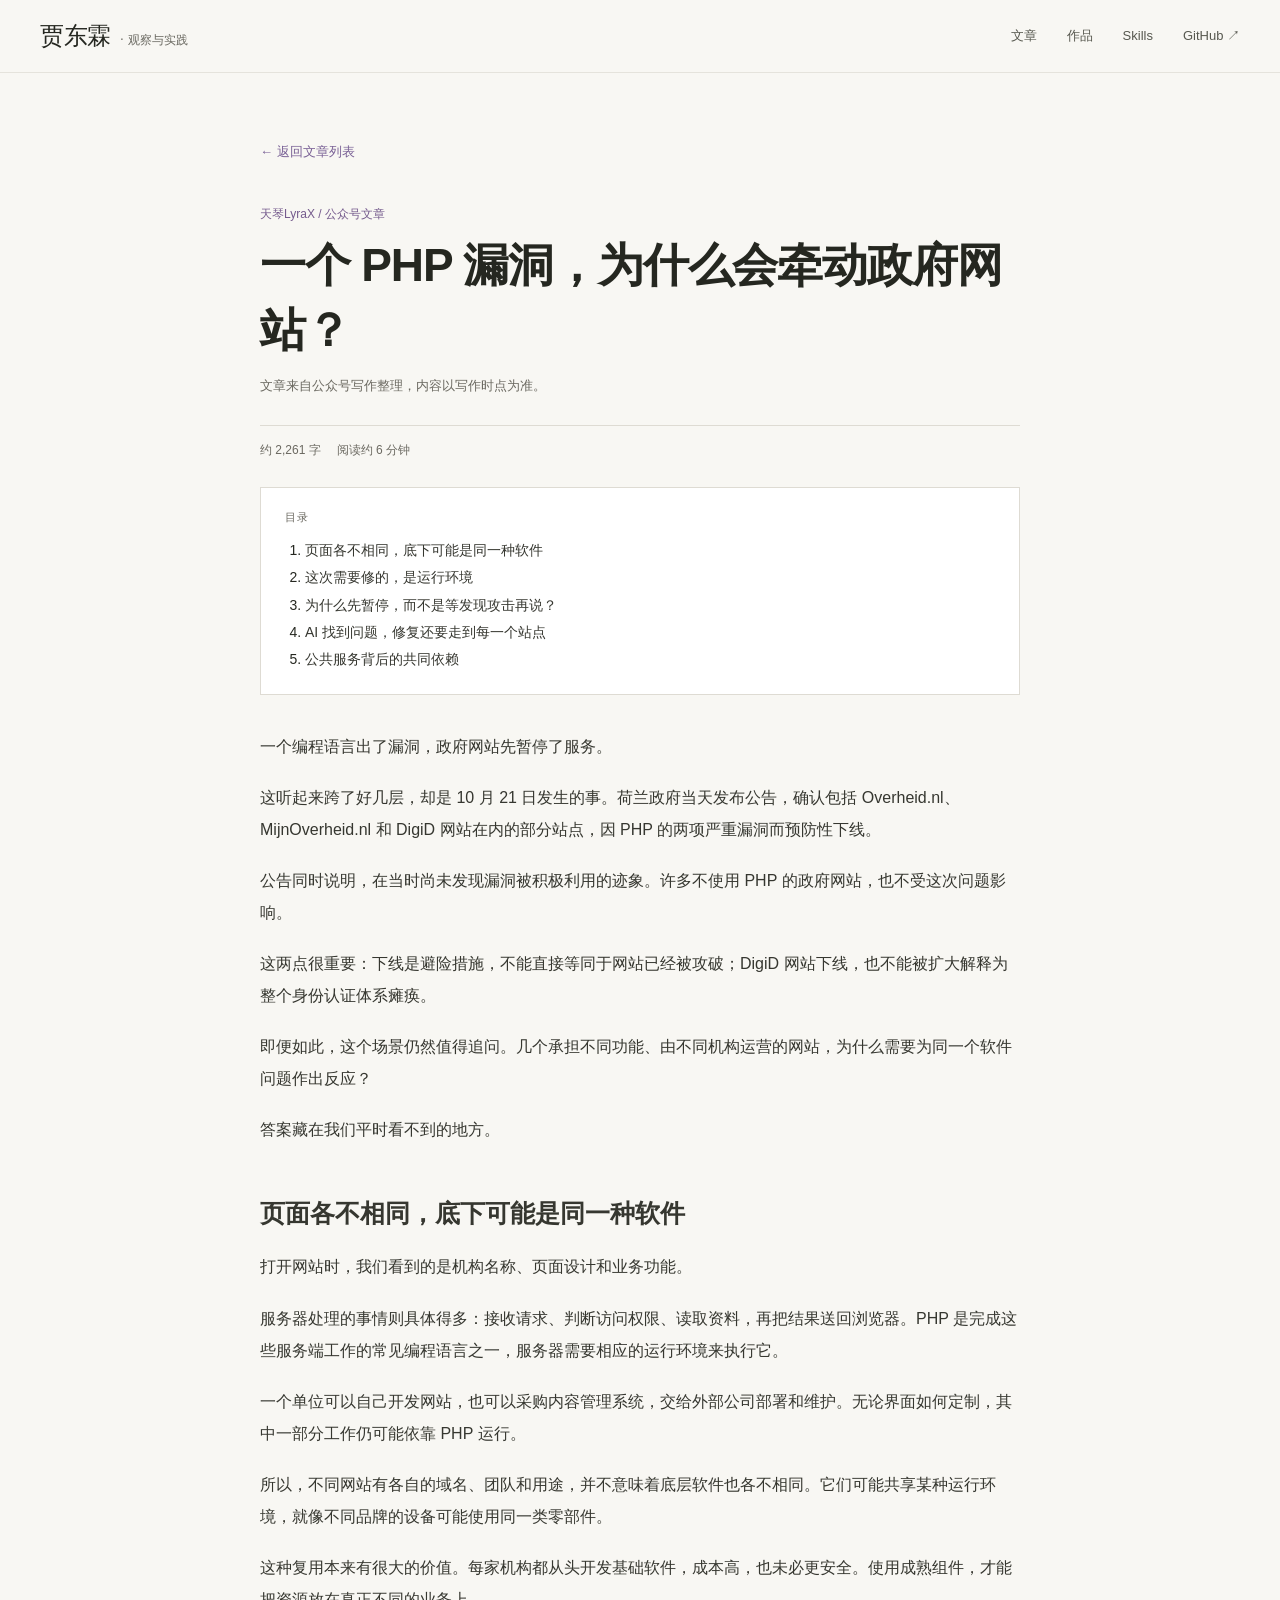
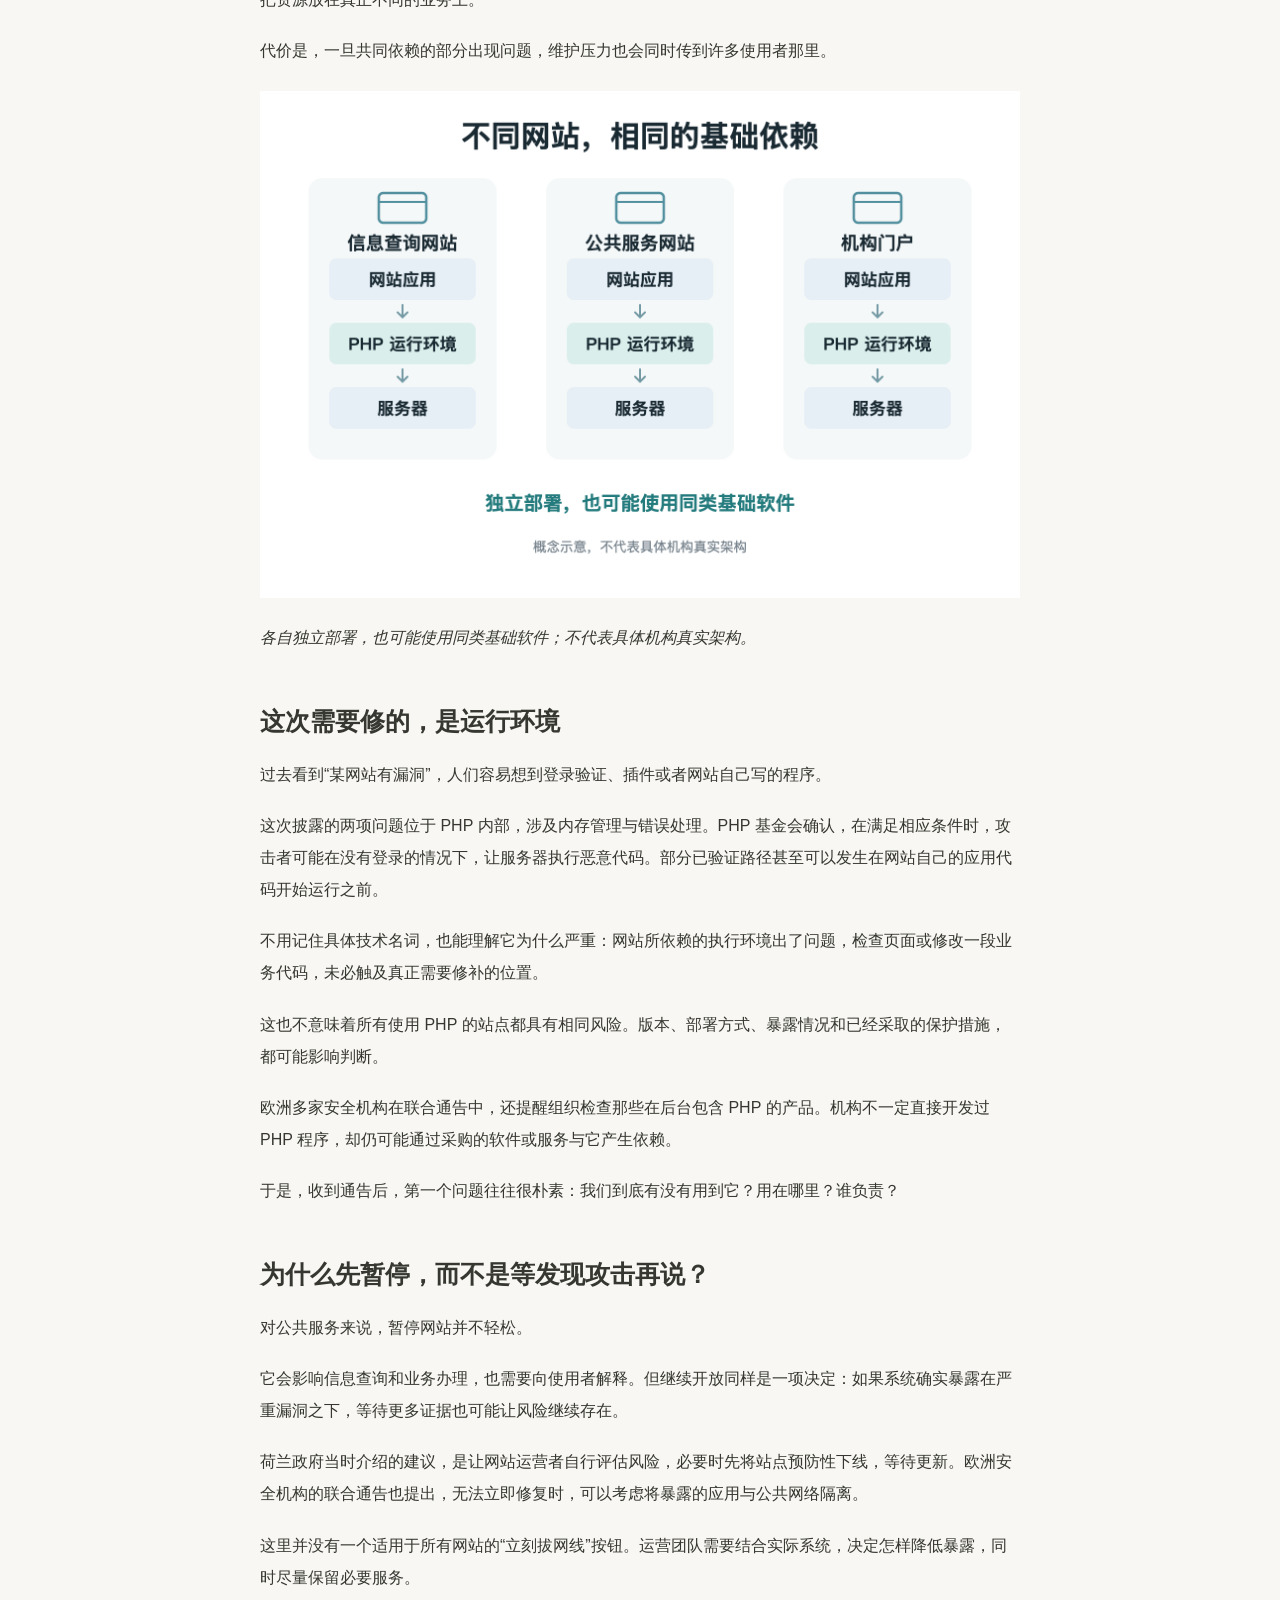
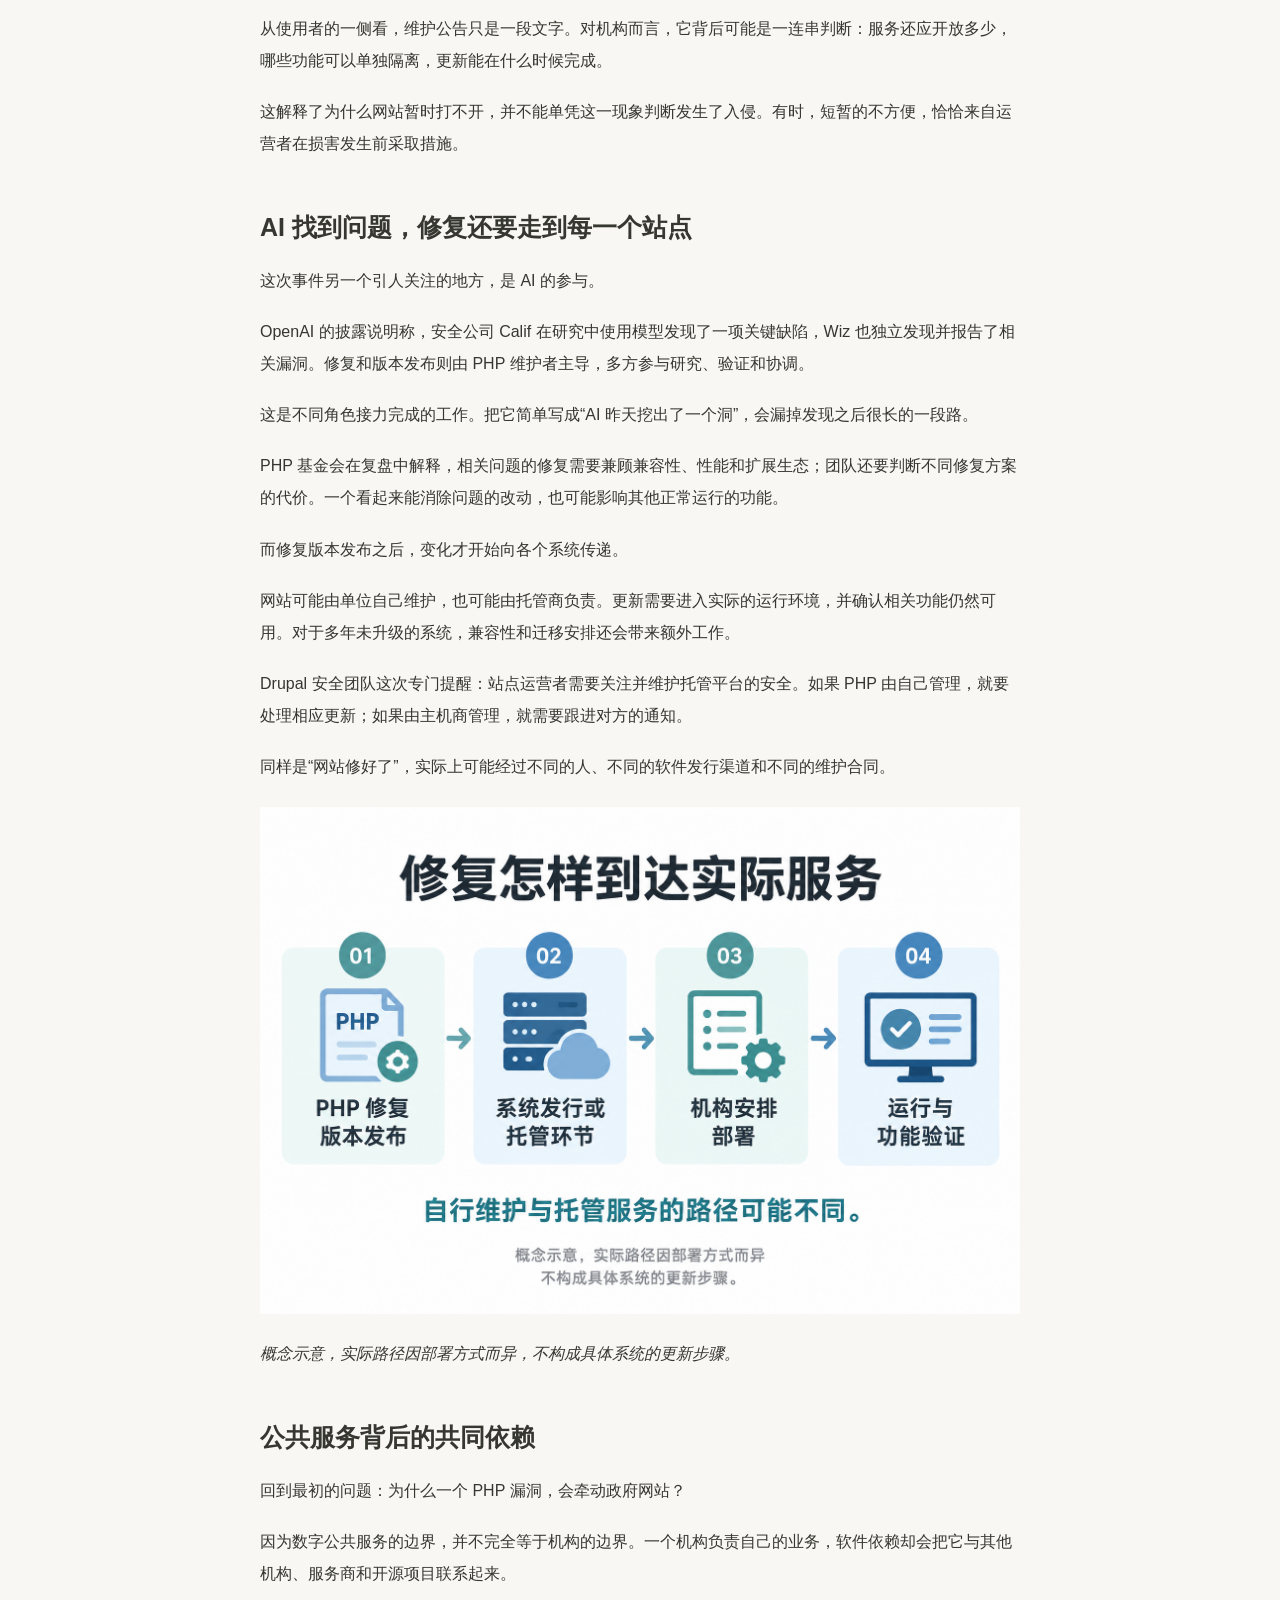
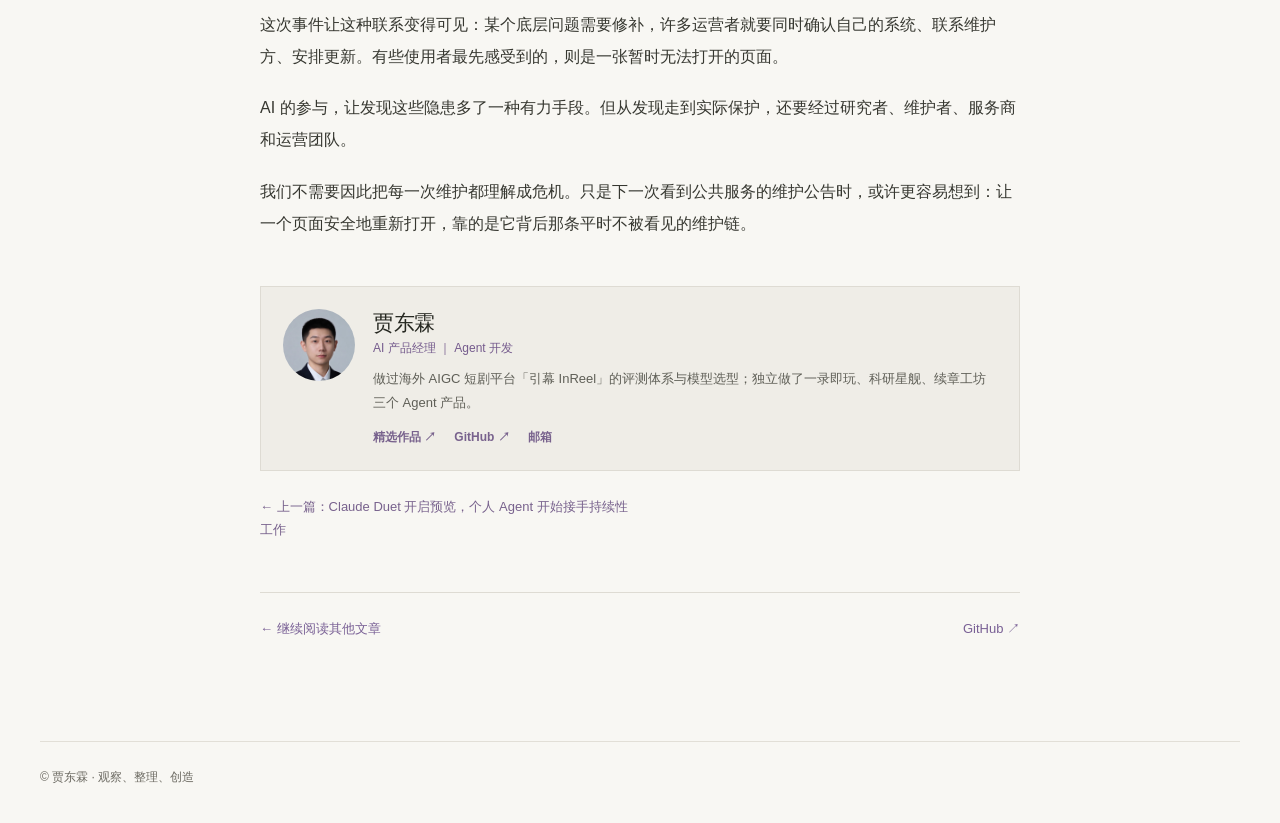
==== commit 6e843cee: "Align site content with profile; add article meta, TOC, author card and prev/next" ====
--- a/articles/article-01.html
+++ b/articles/article-01.html
@@ -1,10 +1,10 @@
-<!doctype html><html lang="zh-CN"><head><meta charset="utf-8"><meta name="viewport" content="width=device-width,initial-scale=1"><meta name="description" content="一个编程语言出了漏洞，政府网站先暂停了服务。 这听起来跨了好几层，却是 10 月 21 日发生的事。荷兰政府当天发布公告，确认包括 Overheid.nl、MijnOverheid.nl 和 DigiD 网站在内的部分站点，因 PHP 的两"><title>一个 PHP 漏洞，为什么会牵动政府网站？ · 天琴LyraX</title><link rel="stylesheet" href="../style.css"></head><body><header class="top"><div class="shell top-inner"><a class="brand" href="../index.html">贾东霖 <span>· 观察与实践</span></a><nav aria-label="主导航"><a href="../index.html#writing">文章</a><a href="../index.html#projects">作品</a><a href="../index.html#skills">Skills</a><a href="https://github.com/DarkHummingbird">GitHub ↗</a></nav></div></header><main class="reading"><a class="back" href="../index.html#writing">← 返回文章列表</a><p class="reading-type">天琴LyraX / 公众号文章</p><h1>一个 PHP 漏洞，为什么会牵动政府网站？</h1><p class="reading-intro">文章来自公众号写作整理，内容以写作时点为准。</p><article class="prose"><p>一个编程语言出了漏洞，政府网站先暂停了服务。</p>
+<!doctype html><html lang="zh-CN"><head><meta charset="utf-8"><meta name="viewport" content="width=device-width,initial-scale=1"><meta name="description" content="一个编程语言出了漏洞，政府网站先暂停了服务。 这听起来跨了好几层，却是 10 月 21 日发生的事。荷兰政府当天发布公告，确认包括 Overheid.nl、MijnOverheid.nl 和 DigiD 网站在内的部分站点，因 PHP 的两"><title>一个 PHP 漏洞，为什么会牵动政府网站？ · 天琴LyraX</title><link rel="stylesheet" href="../style.css"></head><body><header class="top"><div class="shell top-inner"><a class="brand" href="../index.html">贾东霖 <span>· 观察与实践</span></a><nav aria-label="主导航"><a href="../index.html#writing">文章</a><a href="../index.html#projects">作品</a><a href="../index.html#skills">Skills</a><a href="https://github.com/DarkHummingbird">GitHub ↗</a></nav></div></header><main class="reading"><a class="back" href="../index.html#writing">← 返回文章列表</a><p class="reading-type">天琴LyraX / 公众号文章</p><h1>一个 PHP 漏洞，为什么会牵动政府网站？</h1><p class="reading-intro">文章来自公众号写作整理，内容以写作时点为准。</p><p class="reading-meta"><span>约 2,261 字</span><span>阅读约 6 分钟</span></p><nav class="toc" aria-label="文章目录"><p class="toc-title">目录</p><ol><li><a href="#s1">页面各不相同，底下可能是同一种软件</a></li><li><a href="#s2">这次需要修的，是运行环境</a></li><li><a href="#s3">为什么先暂停，而不是等发现攻击再说？</a></li><li><a href="#s4">AI 找到问题，修复还要走到每一个站点</a></li><li><a href="#s5">公共服务背后的共同依赖</a></li></ol></nav><article class="prose"><p>一个编程语言出了漏洞，政府网站先暂停了服务。</p>
 <p>这听起来跨了好几层，却是 10 月 21 日发生的事。荷兰政府当天发布公告，确认包括 Overheid.nl、MijnOverheid.nl 和 DigiD 网站在内的部分站点，因 PHP 的两项严重漏洞而预防性下线。</p>
 <p>公告同时说明，在当时尚未发现漏洞被积极利用的迹象。许多不使用 PHP 的政府网站，也不受这次问题影响。</p>
 <p>这两点很重要：下线是避险措施，不能直接等同于网站已经被攻破；DigiD 网站下线，也不能被扩大解释为整个身份认证体系瘫痪。</p>
 <p>即便如此，这个场景仍然值得追问。几个承担不同功能、由不同机构运营的网站，为什么需要为同一个软件问题作出反应？</p>
 <p>答案藏在我们平时看不到的地方。</p>
-<h2>页面各不相同，底下可能是同一种软件</h2>
+<h2 id="s1">页面各不相同，底下可能是同一种软件</h2>
 <p>打开网站时，我们看到的是机构名称、页面设计和业务功能。</p>
 <p>服务器处理的事情则具体得多：接收请求、判断访问权限、读取资料，再把结果送回浏览器。PHP 是完成这些服务端工作的常见编程语言之一，服务器需要相应的运行环境来执行它。</p>
 <p>一个单位可以自己开发网站，也可以采购内容管理系统，交给外部公司部署和维护。无论界面如何定制，其中一部分工作仍可能依靠 PHP 运行。</p>
@@ -13,21 +13,21 @@
 <p>代价是，一旦共同依赖的部分出现问题，维护压力也会同时传到许多使用者那里。</p>
 <p><img loading="lazy" src="assets/Mx0ebJytgorEzCxKEvEccMkdnBe.png" alt=""></p>
 <p><em>各自独立部署，也可能使用同类基础软件；不代表具体机构真实架构。</em></p>
-<h2>这次需要修的，是运行环境</h2>
+<h2 id="s2">这次需要修的，是运行环境</h2>
 <p>过去看到“某网站有漏洞”，人们容易想到登录验证、插件或者网站自己写的程序。</p>
 <p>这次披露的两项问题位于 PHP 内部，涉及内存管理与错误处理。PHP 基金会确认，在满足相应条件时，攻击者可能在没有登录的情况下，让服务器执行恶意代码。部分已验证路径甚至可以发生在网站自己的应用代码开始运行之前。</p>
 <p>不用记住具体技术名词，也能理解它为什么严重：网站所依赖的执行环境出了问题，检查页面或修改一段业务代码，未必触及真正需要修补的位置。</p>
 <p>这也不意味着所有使用 PHP 的站点都具有相同风险。版本、部署方式、暴露情况和已经采取的保护措施，都可能影响判断。</p>
 <p>欧洲多家安全机构在联合通告中，还提醒组织检查那些在后台包含 PHP 的产品。机构不一定直接开发过 PHP 程序，却仍可能通过采购的软件或服务与它产生依赖。</p>
 <p>于是，收到通告后，第一个问题往往很朴素：我们到底有没有用到它？用在哪里？谁负责？</p>
-<h2>为什么先暂停，而不是等发现攻击再说？</h2>
+<h2 id="s3">为什么先暂停，而不是等发现攻击再说？</h2>
 <p>对公共服务来说，暂停网站并不轻松。</p>
 <p>它会影响信息查询和业务办理，也需要向使用者解释。但继续开放同样是一项决定：如果系统确实暴露在严重漏洞之下，等待更多证据也可能让风险继续存在。</p>
 <p>荷兰政府当时介绍的建议，是让网站运营者自行评估风险，必要时先将站点预防性下线，等待更新。欧洲安全机构的联合通告也提出，无法立即修复时，可以考虑将暴露的应用与公共网络隔离。</p>
 <p>这里并没有一个适用于所有网站的“立刻拔网线”按钮。运营团队需要结合实际系统，决定怎样降低暴露，同时尽量保留必要服务。</p>
 <p>从使用者的一侧看，维护公告只是一段文字。对机构而言，它背后可能是一连串判断：服务还应开放多少，哪些功能可以单独隔离，更新能在什么时候完成。</p>
 <p>这解释了为什么网站暂时打不开，并不能单凭这一现象判断发生了入侵。有时，短暂的不方便，恰恰来自运营者在损害发生前采取措施。</p>
-<h2>AI 找到问题，修复还要走到每一个站点</h2>
+<h2 id="s4">AI 找到问题，修复还要走到每一个站点</h2>
 <p>这次事件另一个引人关注的地方，是 AI 的参与。</p>
 <p>OpenAI 的披露说明称，安全公司 Calif 在研究中使用模型发现了一项关键缺陷，Wiz 也独立发现并报告了相关漏洞。修复和版本发布则由 PHP 维护者主导，多方参与研究、验证和协调。</p>
 <p>这是不同角色接力完成的工作。把它简单写成“AI 昨天挖出了一个洞”，会漏掉发现之后很长的一段路。</p>
@@ -38,10 +38,18 @@
 <p>同样是“网站修好了”，实际上可能经过不同的人、不同的软件发行渠道和不同的维护合同。</p>
 <p><img loading="lazy" src="assets/B5WXbhLImoRXxaxMcGkcjBZ7ntc.png" alt=""></p>
 <p><em>概念示意，实际路径因部署方式而异，不构成具体系统的更新步骤。</em></p>
-<h2>公共服务背后的共同依赖</h2>
+<h2 id="s5">公共服务背后的共同依赖</h2>
 <p>回到最初的问题：为什么一个 PHP 漏洞，会牵动政府网站？</p>
 <p>因为数字公共服务的边界，并不完全等于机构的边界。一个机构负责自己的业务，软件依赖却会把它与其他机构、服务商和开源项目联系起来。</p>
 <p>这次事件让这种联系变得可见：某个底层问题需要修补，许多运营者就要同时确认自己的系统、联系维护方、安排更新。有些使用者最先感受到的，则是一张暂时无法打开的页面。</p>
 <p>AI 的参与，让发现这些隐患多了一种有力手段。但从发现走到实际保护，还要经过研究者、维护者、服务商和运营团队。</p>
 <p>我们不需要因此把每一次维护都理解成危机。只是下一次看到公共服务的维护公告时，或许更容易想到：让一个页面安全地重新打开，靠的是它背后那条平时不被看见的维护链。</p>
-</article><div class="reading-end"><a href="../index.html#writing">← 继续阅读其他文章</a><a href="https://github.com/DarkHummingbird">GitHub ↗</a></div></main><footer class="shell footer">© 贾东霖 · 观察、整理、创造</footer></body></html>+</article><aside class="author-card">
+<img src="../assets/avatar.jpg" alt="贾东霖" width="640" height="640">
+<div>
+<p class="author-name">贾东霖</p>
+<p class="author-role">AI 产品经理 ｜ Agent 开发</p>
+<p class="author-bio">做过海外 AIGC 短剧平台「引幕 InReel」的评测体系与模型选型；独立做了一录即玩、科研星舰、续章工坊三个 Agent 产品。</p>
+<p class="author-links"><a href="../index.html#projects">精选作品 ↗</a><a href="https://github.com/DarkHummingbird" target="_blank" rel="noopener noreferrer">GitHub ↗</a><a href="mailto:1194867321@qq.com">邮箱</a></p>
+</div>
+</aside><nav class="pager" aria-label="上一篇与下一篇"><a href="article-02.html">← 上一篇：Claude Duet 开启预览，个人 Agent 开始接手持续性工作</a></nav><div class="reading-end"><a href="../index.html#writing">← 继续阅读其他文章</a><a href="https://github.com/DarkHummingbird">GitHub ↗</a></div></main><footer class="shell footer">© 贾东霖 · 观察、整理、创造</footer></body></html>
--- a/style.css
+++ b/style.css
@@ -1,3 +1,24 @@
 @font-face{font-family:Display;src:url('assets/display.ttf') format('truetype');font-display:swap}*{box-sizing:border-box}html{scroll-behavior:smooth}body{margin:0;background:#f8f7f3;color:#252720;font-family:-apple-system,BlinkMacSystemFont,"PingFang SC","Microsoft YaHei",sans-serif;font-size:15px;line-height:1.75}a{color:inherit;text-decoration:none}a:hover{color:#796095}button,input{font:inherit}.shell{width:min(1200px,calc(100% - 64px));margin:auto}.skip{position:absolute;left:-9999px}.skip:focus{left:1rem;top:1rem;background:#fff;z-index:10;padding:.5rem}.top{border-bottom:1px solid #e5e3dc;background:#f8f7f3}.top-inner{min-height:76px;display:flex;align-items:center;justify-content:space-between;gap:28px}.brand{font-family:Display,Georgia,serif;font-size:23px;letter-spacing:-.02em;white-space:nowrap}.brand span{font-family:system-ui,sans-serif;font-size:12px;color:#6a6961;letter-spacing:0;margin-left:5px}.top nav{display:flex;align-items:center;gap:30px;font-size:13px;color:#57584f}.intro{display:grid;grid-template-columns:1fr 230px;gap:70px;align-items:end;padding:75px 0 60px}.hello{margin:0 0 15px;color:#68675f;font-size:14px}.intro h1{font-size:clamp(38px,5.3vw,68px);line-height:1.28;letter-spacing:-.035em;font-weight:550;margin:0}.intro h1 em{font-style:normal;color:#755b8d}.intro-copy{max-width:610px;color:#66675e;margin:24px 0 0;font-size:16px;line-height:1.9}.intro-links{display:flex;gap:28px;margin-top:25px;font-weight:600;font-size:13px}.intro-links span{margin-left:4px}.intro-aside{border-left:1px solid #d9d6ce;padding-left:25px;color:#727169;font-size:13px}.intro-aside>span:first-child{font-size:12px;color:#6b6961}.intro-aside p{margin:12px 0 20px;line-height:2}.intro-aside small{color:#6b6961}.aside-line{display:block;width:28px;height:1px;background:#aaa49b;margin-bottom:15px}.shortcuts{display:grid;grid-template-columns:repeat(3,1fr);border:1px solid #e6e3da;background:#fff}.shortcuts a{position:relative;min-height:117px;padding:22px 25px;border-right:1px solid #e6e3da;display:flex;flex-direction:column;justify-content:center}.shortcuts a:last-child{border:0}.shortcuts a:hover{background:#f4f1f7}.shortcuts span{font-weight:650;font-size:16px}.shortcuts small{color:#6c6a63;margin-top:4px}.shortcuts b{position:absolute;right:23px;top:25px;color:#8c7a9a;font-weight:400}.layout{display:grid;grid-template-columns:minmax(0,1fr) 260px;gap:75px;margin:72px 0 100px}.main-column{min-width:0}.content-section{scroll-margin-top:24px;margin-bottom:80px}.section-top{display:flex;justify-content:space-between;align-items:end;gap:20px;margin-bottom:27px}.section-top h2{font-size:27px;line-height:1.3;letter-spacing:-.02em;margin:0 0 7px;font-weight:650}.section-top p{margin:0;color:#6b6961;font-size:13px}.section-top>a{white-space:nowrap;color:#78628d;font-size:13px}.search{display:flex;align-items:center;border-bottom:1px solid #dfddd5;padding:0 0 12px;gap:14px}.search label{font-size:12px;color:#68675f;white-space:nowrap}.search input{background:transparent;border:0;outline:0;width:100%;color:#252720;font-size:14px}.search input::placeholder{color:#6b6961}.search:focus-within{border-color:#796095}.article{padding:27px 0 30px;border-bottom:1px solid #e7e4dc}.article-type,.reading-type{font-size:12px;color:#755b8d;margin:0 0 8px}.article h3{font-size:21px;line-height:1.5;letter-spacing:-.015em;margin:0 0 10px;font-weight:650}.excerpt{font-size:14px;line-height:1.85;color:#6e6e65;margin:0 0 10px}.read-more{font-size:13px;font-weight:600;color:#796095}.show-all{display:block;margin:28px 0 0;padding:11px 18px;background:#f0edf1;color:#5c4b67;border:0;cursor:pointer}.show-all:hover{background:#e6e0e9}.show-all span{margin-left:20px}.empty{color:#777;padding:25px 0}.project-grid{display:grid;grid-template-columns:1fr 1fr;gap:14px}.project{min-height:240px;padding:25px;display:flex;flex-direction:column;align-items:flex-start}.project-ink{background:#323a39;color:#f9f8f2}.project-lilac{background:#e7e1ed;color:#312b38}.project:hover{color:inherit;filter:brightness(.96)}.project span{font-size:11px;letter-spacing:.11em;opacity:.75}.project h3{font-size:21px;margin:26px 0 8px}.project p{font-size:13px;line-height:1.75;margin:0;opacity:.8;max-width:33ch}.project strong{font-size:12px;margin-top:auto;padding-top:22px}.skill-list{border-top:1px solid #dedbd3}.skill-list a{display:flex;justify-content:space-between;align-items:center;padding:18px 2px;border-bottom:1px solid #dedbd3}.skill-list strong,.skill-list small{display:block}.skill-list strong{font-size:15px}.skill-list small{color:#6b6961;font-size:12px;margin-top:2px}.skill-list b{font-weight:400;color:#8c7a9a}.sidebar{padding-top:1px}.sidebar-about{padding:25px;background:#efede7}.monogram{height:55px;width:55px;border-radius:50%;background:#d8d0de;display:flex;align-items:center;justify-content:center;font:32px Display,Georgia,serif;color:#514258}.monogram span{font:13px sans-serif;margin-left:1px}.sidebar-about h2{font:24px Display,Georgia,serif;letter-spacing:-.02em;margin:20px 0 8px}.sidebar p{color:#65645c;font-size:13px;line-height:1.85}.sidebar-about>a,.sidebar-block>a:last-child{font-size:12px;color:#78628d;font-weight:600}.sidebar-block{padding:30px 0;border-bottom:1px solid #e1ded5}.sidebar-block h3{font-size:14px;margin:0 0 14px}.sidebar-block>a{display:block;font-size:13px;padding:5px 0}.sidebar-block>a span{float:right;color:#9d97a1}.footer{border-top:1px solid #e2dfd7;padding:25px 0 35px;color:#6b6961;font-size:12px;display:flex;justify-content:space-between;gap:15px}.reading{width:min(760px,calc(100% - 48px));margin:65px auto 100px}.back{font-size:13px;color:#796095}.reading-type{margin:40px 0 8px}.reading h1{font-size:clamp(30px,4vw,46px);line-height:1.4;letter-spacing:-.025em;margin:0}.reading-intro{color:#6b6961;font-size:13px;padding-bottom:27px;border-bottom:1px solid #dedbd3}.prose{font-size:16px;line-height:2;color:#363730;overflow-wrap:anywhere}.prose h2,.prose h3{line-height:1.4;margin:2em 0 .8em}.prose h2{font-size:25px}.prose h3{font-size:20px}.prose p{margin:1.2em 0}.prose a{color:#78628d;text-decoration:underline;text-underline-offset:3px}.prose img{display:block;max-width:100%;height:auto;margin:1.5em auto}.prose blockquote{border-left:2px solid #c5b8ca;color:#6f6d65;margin:1.5em 0;padding-left:1.2em}.prose pre{overflow:auto;background:#efede7;padding:18px}.prose table{display:block;overflow:auto;border-collapse:collapse}.prose td,.prose th{border:1px solid #dedbd3;padding:8px}.reading-end{border-top:1px solid #dedbd3;margin-top:50px;padding-top:25px;display:flex;justify-content:space-between;color:#796095;font-size:13px}::selection{background:#dcd1e6;color:#25212a}:focus-visible{outline:2px solid #795e92;outline-offset:4px}[hidden]{display:none!important}@media(max-width:800px){.shell{width:min(100% - 36px,650px)}.top-inner{align-items:flex-start;flex-direction:column;gap:5px;padding:15px 0}.top nav{gap:23px;max-width:100%;overflow-x:auto;padding-bottom:7px}.intro{padding:52px 0 38px;grid-template-columns:1fr;gap:27px}.intro h1{font-size:clamp(34px,8vw,52px)}.intro-aside{display:none}.intro-copy{font-size:15px}.shortcuts{grid-template-columns:1fr}.shortcuts a{min-height:76px;border-right:0;border-bottom:1px solid #e6e3da;padding:14px 18px}.shortcuts a:last-child{border-bottom:0}.shortcuts b{top:17px}.layout{grid-template-columns:1fr;gap:0;margin-top:55px}.sidebar{display:grid;grid-template-columns:1fr 1fr;gap:0 24px}.sidebar-about{grid-column:1/-1}.section-top{align-items:flex-start}.section-top>a{padding-top:6px}.content-section{margin-bottom:65px}.footer{flex-wrap:wrap}.reading{margin-top:40px}}@media(max-width:470px){.brand{font-size:20px}.brand span{font-size:11px}.top nav{gap:19px;font-size:12px}.project-grid{grid-template-columns:1fr}.project{min-height:210px}.section-top{display:block}.section-top>a{display:inline-block;margin-top:10px}.article h3{font-size:19px}.sidebar{grid-template-columns:1fr}.sidebar-about{grid-column:auto}.reading h1{font-size:30px}}@media(prefers-reduced-motion:reduce){html{scroll-behavior:auto}*{animation-duration:.01ms!important;transition-duration:.01ms!important}}
 
 .profile-photo{display:block;width:80px;height:80px;border-radius:50%;object-fit:cover}
+/* 首页排版：介绍、作品与阅读路径 */
+.top-inner{min-height:72px}.brand{font-size:24px}.intro{grid-template-columns:minmax(0,1fr) 310px;gap:50px;align-items:center;padding:64px 0 52px}.intro h1{font-size:clamp(38px,4.5vw,60px)}.intro-copy{max-width:620px}.portrait{display:flex;align-items:center;gap:16px;align-self:center;padding:20px;border:1px solid #e3e0d8;background:#efede7}.portrait img{width:120px;height:120px;object-fit:cover;border-radius:50%;flex:none}.portrait strong,.portrait span{display:block}.portrait strong{font-size:17px}.portrait span{font-size:12px;color:#68675f;white-space:nowrap}.intro-links a:first-child{background:#343b38;color:#fff;padding:10px 18px}.intro-links a:last-child{padding:10px 0}.overview{display:flex;justify-content:space-between;gap:20px;align-items:center;border-top:1px solid #ddd9d0;border-bottom:1px solid #ddd9d0;padding:14px 0}.overview p{font-size:12px;color:#6b6961;margin:0}.overview nav{display:flex;gap:35px;font-size:13px}.overview nav a span{color:#796095;margin-left:6px}.layout{margin-top:56px;gap:72px}.content-section{margin-bottom:65px}.project{min-height:220px}.article{padding:23px 0 25px}.sidebar-about{background:#efede7}.sidebar-about .profile-photo{display:none}.sidebar-about h2{margin-top:0;font-family:inherit;font-weight:650;font-size:17px}.sidebar-block{padding:25px 0}.reading .prose{line-height:2}
+@media(max-width:800px){.intro{grid-template-columns:1fr;gap:28px;padding:45px 0 34px}.intro h1{font-size:clamp(34px,7vw,50px)}.portrait{justify-self:start;min-width:240px;padding:12px 16px}.portrait img{width:90px;height:90px}.overview{display:block}.overview p{margin-bottom:10px}.overview nav{gap:24px;flex-wrap:wrap}.layout{margin-top:48px}.sidebar{margin-top:0}.content-section{margin-bottom:55px}.sidebar-about .profile-photo{display:none}}
+@media(max-width:470px){.intro-links{gap:22px}.overview nav{gap:15px;font-size:12px}.portrait span{white-space:normal}.project-grid{grid-template-columns:1fr}.project{min-height:190px}}
+
+/* 阅读页：元信息、目录、作者卡、上下篇 */
+.reading-meta{display:flex;flex-wrap:wrap;gap:16px;margin:14px 0 26px;color:#6b6961;font-size:12px}
+.toc{border:1px solid #dedbd3;background:#fff;padding:20px 24px;margin:0 0 36px}
+.toc-title{font-size:11px;letter-spacing:.12em;text-transform:uppercase;color:#6b6961;margin:0 0 10px}
+.toc ol{margin:0;padding-left:20px;font-size:14px;line-height:1.95}
+.toc a{color:#363730}.toc a:hover{color:#796095}
+.author-card{display:flex;gap:18px;align-items:flex-start;border:1px solid #dedbd3;background:#efede7;padding:22px;margin:46px 0 0}
+.author-card img{width:72px;height:72px;border-radius:50%;object-fit:cover;flex:none}
+.author-card p{margin:0}
+.author-card .author-name{font-family:Display,Georgia,serif;font-size:21px;letter-spacing:-.02em;line-height:1.3}
+.author-card .author-role{font-size:12px;color:#755b8d;margin:2px 0 8px}
+.author-card .author-bio{font-size:13px;line-height:1.85;color:#5f5f57}
+.author-card .author-links{display:flex;flex-wrap:wrap;gap:18px;margin-top:12px;font-size:12px;color:#78628d;font-weight:600}
+.pager{display:flex;gap:24px;justify-content:space-between;margin:24px 0 0;font-size:13px;line-height:1.8;color:#78628d}
+.pager a{max-width:49%}.pager .pager-next{text-align:right;margin-left:auto}
+@media(max-width:640px){.author-card{flex-direction:column;gap:12px;padding:18px}.pager{flex-direction:column;gap:8px}.pager a,.pager .pager-next{max-width:100%;text-align:left;margin-left:0}}
